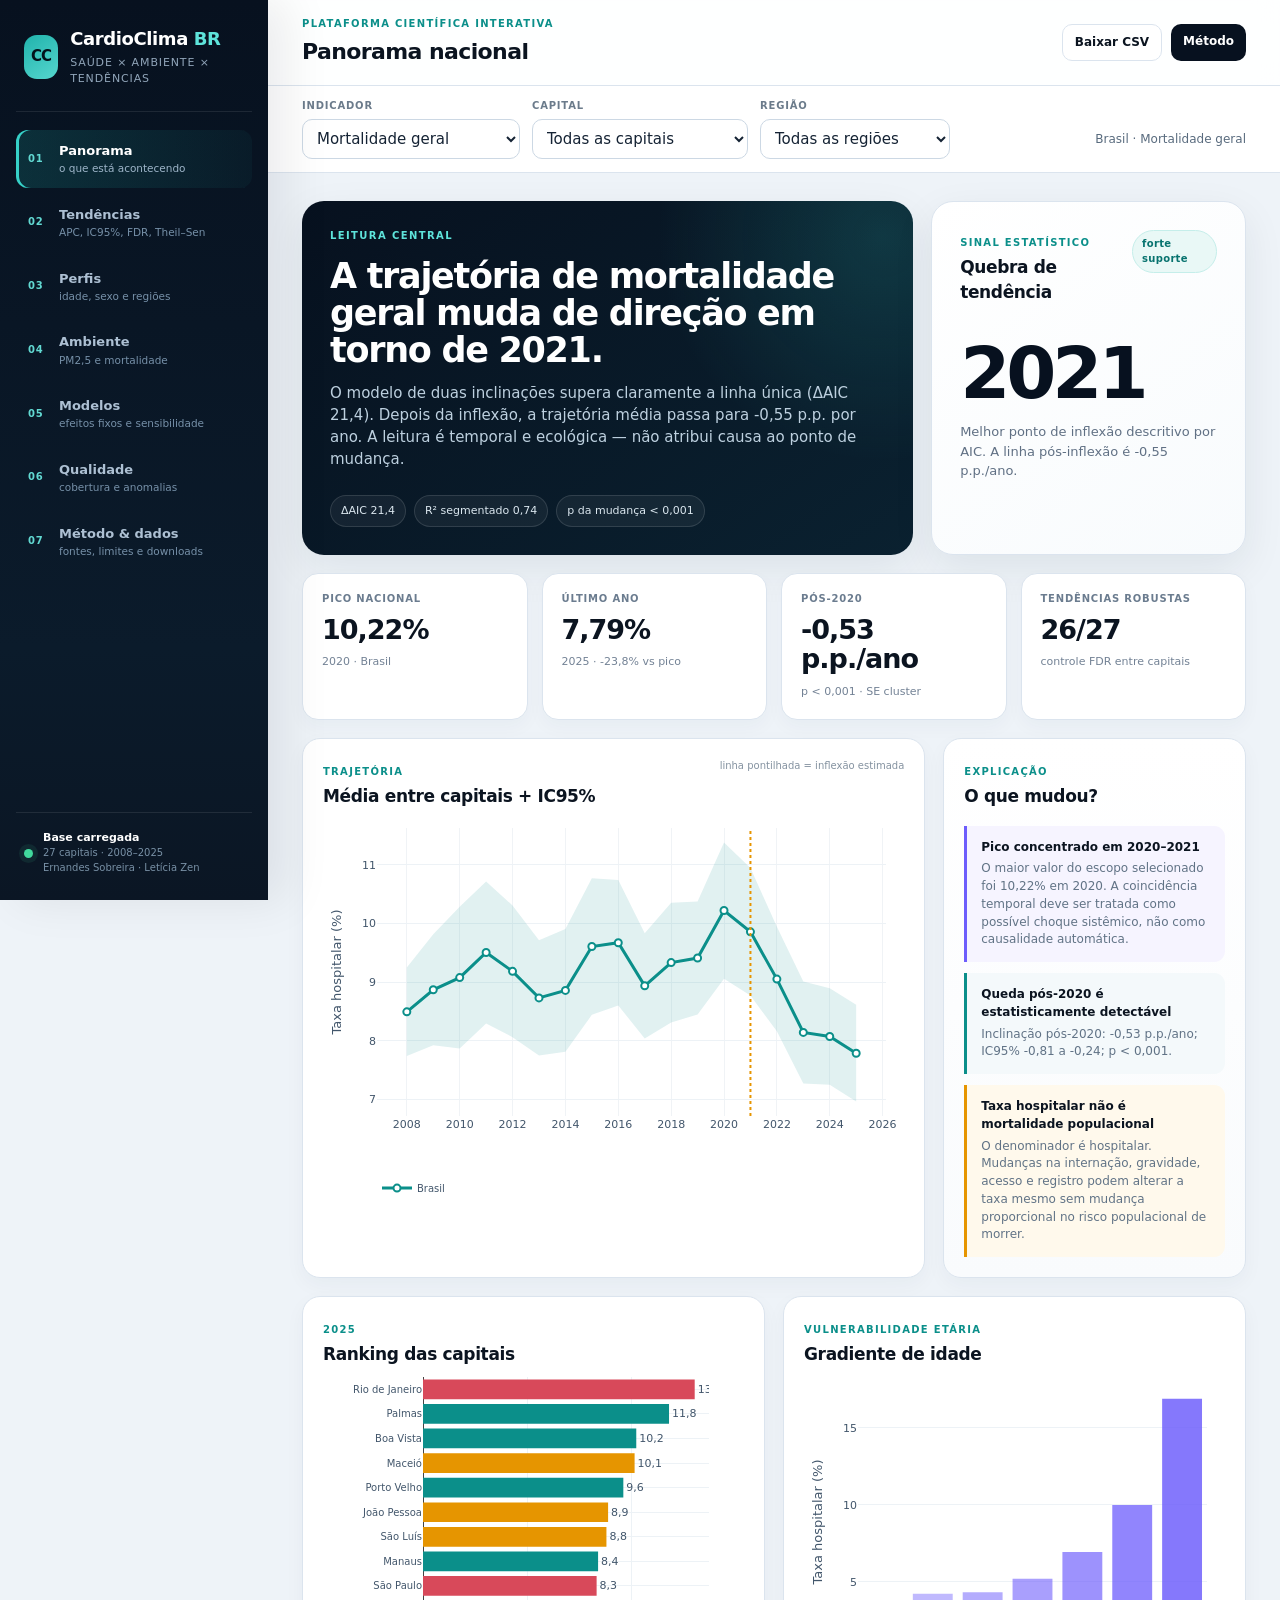
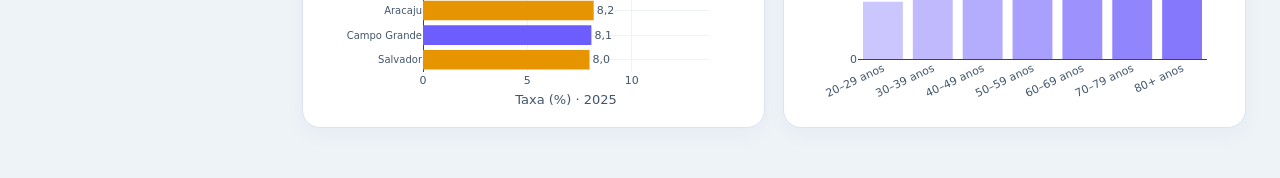
==== index.html @ 9c573fbd "Bump cache after dynamic quality fix" ====
<!doctype html>
<html lang="pt-BR">
<head>
  <meta charset="utf-8">
  <meta name="viewport" content="width=device-width,initial-scale=1,viewport-fit=cover">
  <meta name="theme-color" content="#07111f">
  <meta name="description" content="CardioClima BR — tendências da mortalidade hospitalar cardiovascular e sua relação exploratória com exposições ambientais nas capitais brasileiras.">
  <title>CardioClima BR | Mortalidade cardiovascular e ambiente</title>
  <link rel="stylesheet" href="v3/assets/style.css?v=15">
  <script defer src="https://cdn.plot.ly/plotly-2.35.2.min.js"></script>
  <script defer src="v3/assets/data-gz-part-01.js?v=15"></script>
  <script defer src="v3/assets/data-gz-part-02.js?v=15"></script>
  <script defer src="v3/assets/data-gz-part-03.js?v=15"></script>
  <script defer src="v3/assets/data-gz-part-04.js?v=15"></script>
  <script defer src="v3/assets/data-gz-part-05.js?v=15"></script>
  <script defer src="v3/assets/data-gz-part-06.js?v=15"></script>
  <script defer src="v3/assets/data-gz-part-07.js?v=15"></script>
  <script defer src="v3/assets/data-gz-part-08.js?v=15"></script>
  <script defer src="v3/assets/data-loader.js?v=15"></script>
  <script defer src="v3/assets/pm25-capitais-data.js?v=15"></script>
  <script defer src="v3/assets/scope-trends-data.js?v=15"></script>
  <script defer src="v3/assets/app-core.js?v=15"></script>
  <script defer src="v3/assets/app-modules.js?v=15"></script>
</head>
<body>
  <div class="app-shell">
    <aside class="sidebar" id="sidebar">
      <div class="brand-block">
        <div class="brand-mark" aria-hidden="true"><span>CC</span></div>
        <div>
          <div class="brand-name">CardioClima <b>BR</b></div>
          <div class="brand-sub">Saúde × ambiente × tendências</div>
        </div>
      </div>

      <nav class="nav" aria-label="Navegação principal">
        <button class="nav-item active" data-page="overview"><span class="nav-icon">01</span><span><b>Panorama</b><small>o que está acontecendo</small></span></button>
        <button class="nav-item" data-page="trends"><span class="nav-icon">02</span><span><b>Tendências</b><small>APC, IC95%, FDR, Theil–Sen</small></span></button>
        <button class="nav-item" data-page="profiles"><span class="nav-icon">03</span><span><b>Perfis</b><small>idade, sexo e regiões</small></span></button>
        <button class="nav-item" data-page="environment"><span class="nav-icon">04</span><span><b>Ambiente</b><small>PM2,5 e mortalidade</small></span></button>
        <button class="nav-item" data-page="models"><span class="nav-icon">05</span><span><b>Modelos</b><small>efeitos fixos e sensibilidade</small></span></button>
        <button class="nav-item" data-page="quality"><span class="nav-icon">06</span><span><b>Qualidade</b><small>cobertura e anomalias</small></span></button>
        <button class="nav-item" data-page="methods"><span class="nav-icon">07</span><span><b>Método & dados</b><small>fontes, limites e downloads</small></span></button>
      </nav>

      <div class="sidebar-foot">
        <span class="status-dot"></span>
        <div><b>Base carregada</b><small>27 capitais · 2008–2025</small><small>Ernandes Sobreira · Letícia Zen</small></div>
      </div>
    </aside>

    <main class="main">
      <header class="topbar">
        <button class="mobile-menu" id="mobileMenu" aria-label="Abrir menu">☰</button>
        <div class="top-title">
          <div class="eyebrow">PLATAFORMA CIENTÍFICA INTERATIVA</div>
          <h1 id="pageTitle">Panorama nacional</h1>
        </div>
        <div class="top-actions">
          <a class="ghost-link" href="#" data-download-health>Baixar CSV</a>
          <a class="primary-link" href="#methods" data-jump="methods">Método</a>
        </div>
      </header>

      <section class="global-filterbar">
        <label><span>Indicador</span><select id="globalOutcome"></select></label>
        <label><span>Capital</span><select id="globalCapital"></select></label>
        <label><span>Região</span><select id="globalRegion"></select></label>
        <div class="filter-context" id="filterContext">Brasil · Mortalidade geral</div>
      </section>

      <div class="content">
        <section class="page active" id="page-overview">
          <div class="hero-grid">
            <article class="hero-card hero-dark">
              <div class="hero-kicker">LEITURA CENTRAL</div>
              <h2 id="heroHeadline">A série nacional muda de direção depois de 2021.</h2>
              <p id="heroNarrative">Carregando a leitura estatística…</p>
              <div class="evidence-strip" id="heroEvidence"></div>
            </article>
            <article class="hero-card hero-light">
              <div class="card-head"><div><span class="section-kicker">SINAL ESTATÍSTICO</span><h3>Quebra de tendência</h3></div><span class="confidence-badge" id="breakBadge">—</span></div>
              <div class="break-number" id="breakYear">—</div>
              <p id="breakText">—</p>
            </article>
          </div>

          <div class="kpi-grid">
            <article class="kpi-card"><span>Pico nacional</span><strong id="kpiPeak">—</strong><small id="kpiPeakSub">—</small></article>
            <article class="kpi-card"><span>Último ano</span><strong id="kpiLatest">—</strong><small id="kpiLatestSub">—</small></article>
            <article class="kpi-card"><span>Pós-2020</span><strong id="kpiPostSlope">—</strong><small id="kpiPostP">—</small></article>
            <article class="kpi-card"><span>Tendências robustas</span><strong id="kpiRobust">—</strong><small>controle FDR entre capitais</small></article>
          </div>

          <div class="dashboard-grid two-thirds">
            <article class="panel">
              <div class="panel-head"><div><span class="section-kicker">TRAJETÓRIA</span><h3>Média entre capitais + IC95%</h3></div><div class="panel-note">linha pontilhada = inflexão estimada</div></div>
              <div class="plot tall" id="overviewTrend"></div>
            </article>
            <article class="panel insight-panel">
              <div class="panel-head"><div><span class="section-kicker">EXPLICAÇÃO</span><h3>O que mudou?</h3></div></div>
              <div id="insightCards" class="insight-list"></div>
            </article>
          </div>

          <div class="dashboard-grid equal">
            <article class="panel"><div class="panel-head"><div><span class="section-kicker">2025</span><h3>Ranking das capitais</h3></div></div><div class="plot" id="overviewRanking"></div></article>
            <article class="panel"><div class="panel-head"><div><span class="section-kicker">VULNERABILIDADE ETÁRIA</span><h3>Gradiente de idade</h3></div></div><div class="plot" id="overviewAge"></div></article>
          </div>
        </section>

        <section class="page" id="page-trends">
          <div class="section-intro">
            <div><span class="section-kicker">TENDÊNCIA ≠ DOIS PONTOS</span><h2>Quanto a taxa muda por ano — e com que confiança?</h2><p>Para uma capital individual: inclinação linear com erro HAC(1), APC log-linear, Theil–Sen e FDR de Benjamini–Hochberg entre capitais. Em “Todas as capitais”, a série é a média anual das capitais do escopo selecionado e recebe uma tendência própria; o FDR não se aplica ao agregado.</p></div>
            <div class="method-chip">2008–2025 · até 18 anos por série</div>
          </div>

          <div class="dashboard-grid two-thirds">
            <article class="panel"><div class="panel-head"><div><span class="section-kicker">ESCOPO SELECIONADO</span><h3 id="capitalTrendTitle">—</h3></div><span id="capitalTrendBadge" class="trend-badge">—</span></div><div class="plot tall" id="capitalTrendPlot"></div></article>
            <article class="panel metric-stack" id="capitalTrendMetrics"></article>
          </div>

          <article class="panel">
            <div class="panel-head"><div><span class="section-kicker" id="trendForestScope">27 CAPITAIS</span><h3>Inclinação anual e IC95%</h3></div><div class="panel-note">capitais do escopo · ordenado pela inclinação</div></div>
            <div class="plot xl" id="slopeForest"></div>
          </article>

          <article class="panel table-panel">
            <div class="panel-head"><div><span class="section-kicker">AUDITORIA ESTATÍSTICA</span><h3>Tabela de tendências</h3></div><input id="trendSearch" class="search" type="search" placeholder="Buscar capital…"></div>
            <div class="table-wrap"><table><thead><tr><th>Capital</th><th>APC %/ano</th><th>Inclinação</th><th>IC95%</th><th>p (HAC)</th><th>q (FDR)</th><th>Theil–Sen</th><th>Classificação</th></tr></thead><tbody id="trendTableBody"></tbody></table></div>
          </article>
        </section>

        <section class="page" id="page-profiles">
          <div class="section-intro"><div><span class="section-kicker">QUEM CONCENTRA AS MAIORES TAXAS?</span><h2>Perfis demográficos e regionais</h2><p>Os painéis abaixo tratam sexo, idade e região como dimensões descritivas da mortalidade hospitalar. Raça/cor fica separada pela maior incompletude em alguns grupos.</p></div></div>
          <div class="dashboard-grid equal">
            <article class="panel"><div class="panel-head"><div><span class="section-kicker">IDADE</span><h3>Curvas etárias: 2008 × 2020 × 2025</h3></div></div><div class="plot tall" id="ageProfile"></div></article>
            <article class="panel"><div class="panel-head"><div><span class="section-kicker">SEXO</span><h3>Masculino × feminino</h3></div></div><div class="plot tall" id="sexTrend"></div></article>
          </div>
          <article class="panel"><div class="panel-head"><div><span class="section-kicker">REGIÕES</span><h3>Trajetórias regionais</h3></div><div class="panel-note">média simples das capitais da região</div></div><div class="plot tall" id="regionTrend"></div></article>
          <article class="panel"><div class="panel-head"><div><span class="section-kicker">RAÇA/COR</span><h3>Cobertura antes da interpretação</h3></div></div><div class="race-warning" id="raceWarning"></div><div class="plot" id="raceCoverage"></div></article>
        </section>

        <section class="page" id="page-environment">
          <div class="section-intro"><div><span class="section-kicker">MÓDULO AMBIENTAL — COBERTURA NACIONAL</span><h2>PM2,5 × saúde nas 27 capitais brasileiras</h2><p>Base diária CAMS/EAC4 para todas as capitais, agregada de 2008 a 2024. Selecione a métrica de exposição e qualquer grupo de saúde disponível para recalcular a análise.</p></div><div class="method-chip amber">ecológico · não causal</div></div>

          <div class="env-controls">
            <label><span>Exposição PM2,5</span><select id="envExposure"></select></label>
            <label><span>Grupo / indicador de saúde</span><select id="envOutcome"></select></label>
            <button type="button" class="env-run" id="envRun">CALCULAR ANÁLISE</button>
            <div class="env-run-status" id="envRunStatus">27 capitais · 2008–2024 · escolha as opções e clique em calcular.</div>
          </div>

          <div class="dashboard-grid two-thirds">
            <article class="panel"><div class="panel-head"><div><span class="section-kicker">27 CAPITAIS · 2008–2024</span><h3 id="envScatterTitle">PM2,5 × saúde</h3></div><span class="confidence-badge" id="envSig">—</span></div><div class="plot tall" id="envScatter"></div></article>
            <article class="panel metric-stack" id="envMetrics"></article>
          </div>

          <div class="dashboard-grid equal">
            <article class="panel"><div class="panel-head"><div><span class="section-kicker">TRAJETÓRIA AMBIENTAL</span><h3>PM2,5 por região</h3></div><div class="panel-note">média das capitais de cada região</div></div><div class="plot" id="envRegionTrend"></div></article>
            <article class="panel"><div class="panel-head"><div><span class="section-kicker">27 CAPITAIS · 2024</span><h3 id="envRankingTitle">Ranking da exposição</h3></div></div><div class="plot" id="envCapitalRanking"></div></article>
          </div>

          <article class="panel" id="envPanelSummary">
            <div class="panel-head"><div><span class="section-kicker">MODELO LONGITUDINAL</span><h3 id="envPanelSummaryTitle">Efeitos fixos de capital e ano</h3></div><span class="confidence-badge" id="envPanelSig">—</span></div>
            <div class="model-narrative" id="envPanelSummaryBody"></div>
          </article>

          <article class="panel caveat-panel"><div class="caveat-icon">!</div><div><h3>Como ler o módulo ambiental</h3><p id="envCaveat">—</p></div></article>
        </section>

        <section class="page" id="page-models">
          <div class="section-intro"><div><span class="section-kicker">MODELOS PARA EXPLICAR A CURVA</span><h2>Segmentação temporal e sensibilidade</h2><p>O modelo segmentado usa efeitos fixos de capital e erros-padrão agrupados por capital. O objetivo é distinguir tendência antes de 2020, mudança de nível em 2020 e inclinação depois de 2020.</p></div></div>
          <article class="panel"><div class="panel-head"><div><span class="section-kicker">MODELO SEGMENTADO</span><h3>Inclinação pré e pós-2020</h3></div></div><div class="plot xl" id="segmentedForest"></div></article>
          <div class="dashboard-grid equal">
            <article class="panel"><div class="panel-head"><div><span class="section-kicker">PICO / INFLEXÃO</span><h3>Modelos comparados</h3></div></div><div id="modelNarrative" class="model-narrative"></div></article>
            <article class="panel"><div class="panel-head"><div><span class="section-kicker">SENSIBILIDADE</span><h3>PM2,5 e 80+ anos</h3></div></div><div id="sensitivityNarrative" class="model-narrative"></div></article>
          </div>
        </section>

        <section class="page" id="page-quality">
          <div class="section-intro"><div><span class="section-kicker">NÃO ESCONDER PROBLEMAS DO DADO</span><h2>Cobertura, anomalias e limites</h2><p>Uma plataforma científica confiável mostra onde os dados são fortes e onde exigem auditoria antes da interpretação.</p></div></div>
          <div class="dashboard-grid equal">
            <article class="panel"><div class="panel-head"><div><span class="section-kicker">COMPLETUDE DO ESCOPO</span><h3 id="coverageTitle">Cobertura por indicador</h3></div><div class="panel-note" id="coverageNote">—</div></div><div class="plot tall" id="coveragePlot"></div></article>
            <article class="panel"><div class="panel-head"><div><span class="section-kicker">SINAL DE ALERTA · ESCOPO SELECIONADO</span><h3 id="qualityAlertTitle">—</h3></div></div><div class="quality-callout"><strong id="qualityAlertValues">—</strong><span id="qualityAlertDelta">—</span><p id="qualityAlertText">—</p></div></article>
          </div>
          <article class="panel table-panel"><div class="panel-head"><div><span class="section-kicker">DETECÇÃO ROBUSTA · ESCOPO SELECIONADO</span><h3 id="anomalyTableTitle">Maiores mudanças ano a ano</h3></div><div class="panel-note">modified z-score dentro de cada capital / variação absoluta</div></div><div class="table-wrap"><table><thead><tr><th>Capital</th><th>Período</th><th>Antes</th><th>Depois</th><th>Δ p.p.</th><th>z modificado</th></tr></thead><tbody id="anomalyBody"></tbody></table></div></article>
        </section>

        <section class="page" id="page-methods">
          <div class="section-intro"><div><span class="section-kicker">TRANSPARÊNCIA REPRODUTÍVEL</span><h2>Método, fontes e interpretação</h2><p>Os resultados devem ser lidos como análise ecológica de mortalidade hospitalar cardiovascular, e não como risco populacional de morte nem como efeito causal individual.</p></div></div>
          <article class="panel source-panel">
            <div class="panel-head"><div><span class="section-kicker">SOBRE A PLATAFORMA</span><h3>CardioClima BR</h3></div></div>
            <div class="source-list">
              <div><b>Desenvolvimento</b><span>Plataforma desenvolvida por <strong>Ernandes Sobreira</strong> e <strong>Letícia Zen</strong>.</span></div>
              <div><b>Objetivo</b><span>Organizar, visualizar e explorar as tendências da mortalidade hospitalar por doenças cardiovasculares nas capitais brasileiras e investigar, de forma ecológica e exploratória, possíveis relações com exposições ambientais. A plataforma busca facilitar a comparação entre capitais, regiões, grupos demográficos e períodos, além de tornar visíveis a qualidade, a cobertura e as limitações dos dados.</span></div>
              <div><b>Escopo</b><span>27 capitais brasileiras, com série de saúde de 2008 a 2025 e módulos ambientais específicos conforme a disponibilidade das bases utilizadas.</span></div>
            </div>
          </article>

          <div class="method-grid">
            <article class="method-card"><span>01</span><h3>Desfecho</h3><p>Taxa de mortalidade hospitalar por doenças do aparelho circulatório — CID-10, Capítulo IX. É um indicador condicionado às internações hospitalares e não uma taxa populacional de mortalidade.</p></article>
            <article class="method-card"><span>02</span><h3>Tendência</h3><p>Capital individual: OLS com erro HAC(1), APC log-linear e Theil–Sen; FDR de Benjamini–Hochberg entre capitais. Brasil/região: a série anual é a média simples das capitais do escopo e a tendência é recalculada sobre essa série agregada.</p></article>
            <article class="method-card"><span>03</span><h3>Segmentação</h3><p>Efeitos fixos de capital + termo temporal + nível em 2020 + mudança de inclinação pós-2020; erros-padrão agrupados por capital.</p></article>
            <article class="method-card"><span>04</span><h3>Ambiente</h3><p>PM2,5 diário municipal CAMS/EAC4, 2008–2024 no recorte da plataforma. Associação bruta por Pearson/Spearman e painel longitudinal com efeitos fixos de capital e ano, incluindo análise sem 2020–2021 e primeira diferença.</p></article>
          </div>
          <article class="panel source-panel">
            <div class="panel-head"><div><span class="section-kicker">FONTES</span><h3>De onde vêm os dados</h3></div></div>
            <div class="source-list">
              <div><b>Saúde — origem</b><span>Ministério da Saúde — Sistema de Informações Hospitalares do SUS (SIH/SUS), Capítulo IX da CID-10 (Doenças do aparelho circulatório). O pacote atual contém 27 capitais × 18 anos = 486 registros anuais, de 2008 a 2025.</span></div>
              <div><b>Saúde — rastreabilidade</b><span>Os metadados preservados no repositório registram a fonte SIH/SUS, o período 2008–2025 e a geração do pacote em 09/09/2026. A URL/consulta original do TabNet e a data original de download não foram preservadas no projeto; por isso a plataforma não atribui uma rota de extração não documentada.</span></div>
              <div><b>PM2,5 — fonte original</b><a href="https://doi.org/10.5281/zenodo.16374139" target="_blank" rel="noreferrer">Saldanha et al. · PM2.5 daily averages of Brazilian municipalities: 2003–2024 · Zenodo / Fundação Oswaldo Cruz · DOI 10.5281/zenodo.16374139</a></div>
              <div><b>PM2,5 — período da fonte</b><span>01/01/2003 a 31/12/2024. A fonte usa a reanálise global CAMS/EAC4 do Copernicus para calcular estatísticas zonais de PM2,5 nos limites oficiais dos municípios brasileiros.</span></div>
              <div><b>PM2,5 — arquivo usado</b><span><code>pm25_mean_mean.parquet</code> · MD5 <code>bb4031181cf7fab6c74a3eedae9ce284</code>. O arquivo contém a média diária municipal em µg/m³.</span></div>
              <div><b>PM2,5 — como foi extraído</b><span>O processamento público da fonte calcula a média horária do PM2,5 e depois a média das células que interceptam cada município. O código da fonte usa limites municipais de 2010 via <code>geobr</code>, extração zonal com <code>exactextractr</code> e conversão de kg/m³ para µg/m³.</span></div>
              <div><b>PM2,5 — recorte CardioClima</b><span>Foram filtrados os códigos IBGE das 27 capitais e as datas de 01/01/2008 a 31/12/2024. Resultado: 167.670 registros diários e 459 registros capital-ano. A partir dos dias foram calculadas média, mediana, P95, P99, máximo e porcentagens de dias acima de 15 e 25 µg/m³.</span></div>
              <div><b>Por que PM2,5 termina em 2024?</b><span>A série 2003–2024 é completa até 31/12/2024. Existe uma base separada de 2025, DOI 10.5281/zenodo.22049365, mas atualmente cobre somente 01/01/2025 a 31/08/2025; ela não foi misturada aos anos completos.</span></div>
            </div>
          </article>
          <div class="download-grid">
            <a href="#" data-download-health><b>Mortalidade 2008–2025</b><span>CSV · 486 registros</span></a>
            <a href="v3/data/pm25_capitais_anual_2008_2024.csv" download><b>PM2,5 anual — 27 capitais</b><span>CSV · 459 capital-anos</span></a>
            <a href="v3/data/pm25_capitais_diario_2008_2024.csv" download><b>PM2,5 diário — 27 capitais</b><span>CSV · 167.670 registros</span></a>
          </div>
          <div class="final-note"><b>Reprodutibilidade:</b> os CSVs diário e anual de PM2,5 podem ser baixados acima. O repositório também mantém o script que baixa o Parquet do Zenodo, valida o MD5, filtra as 27 capitais e refaz as agregações e modelos. Para a saúde, a fonte e o período estão documentados, mas a consulta original de extração precisa ser recuperada para completar a cadeia de proveniência.</div>
        </section>
      </div>
    </main>
  </div>

<script>
(function(){
  function csvEscape(v){ if(v===null||v===undefined) return ''; var s=String(v); return /[",\n]/.test(s)?'"'+s.replace(/"/g,'""')+'"':s; }
  async function downloadHealth(ev){
    ev.preventDefault();
    try{
      var d=window.CARDIOCLIMA_READY?await window.CARDIOCLIMA_READY:window.CARDIOCLIMA_DATA;
      var rows=d&&d.mortality; if(!rows||!rows.length) throw new Error('Base ainda não carregada');
      var headers=Object.keys(rows[0]);
      var csv='\ufeff'+headers.map(csvEscape).join(',')+'\n'+rows.map(r=>headers.map(h=>csvEscape(r[h])).join(',')).join('\n');
      var url=URL.createObjectURL(new Blob([csv],{type:'text/csv;charset=utf-8'}));
      var a=document.createElement('a'); a.href=url; a.download='mortalidade_capitais_2008_2025.csv'; document.body.appendChild(a); a.click(); a.remove(); setTimeout(()=>URL.revokeObjectURL(url),1000);
    }catch(err){ alert('Não foi possível gerar o CSV agora: '+err.message); }
  }
  document.addEventListener('click',function(ev){ var a=ev.target.closest('[data-download-health]'); if(a) downloadHealth(ev); });
})();
</script>
</body>
</html>
---- v3/assets/style.css ----
:root{
  --bg:#eef3f8; --surface:#ffffff; --surface2:#f7f9fc; --ink:#0b1420; --muted:#607084;
  --navy:#07111f; --navy2:#0d1b2c; --teal:#0b8f8a; --teal2:#21b3ac; --violet:#6d5dfc;
  --amber:#e69500; --red:#d8495a; --green:#1f9d69; --line:#dbe4ee; --line2:#e7edf4;
  --shadow:0 14px 40px rgba(15,35,55,.08); --radius:18px; --sidebar:268px;
}
*{box-sizing:border-box} html{scroll-behavior:smooth} body{margin:0;background:var(--bg);color:var(--ink);font-family:Inter,ui-sans-serif,system-ui,-apple-system,BlinkMacSystemFont,"Segoe UI",sans-serif;font-size:15px;line-height:1.48}
button,select,input,a{font:inherit} a{color:inherit}.app-shell{min-height:100vh}.sidebar{position:fixed;inset:0 auto 0 0;width:var(--sidebar);background:linear-gradient(180deg,var(--navy),#0b1b2b 72%,#0b1624);color:white;padding:24px 16px;display:flex;flex-direction:column;z-index:30;box-shadow:18px 0 44px rgba(3,12,22,.08)}
.brand-block{display:flex;align-items:center;gap:12px;padding:2px 8px 24px;border-bottom:1px solid rgba(255,255,255,.09)}.brand-mark{width:44px;height:44px;border-radius:13px;background:linear-gradient(145deg,var(--teal2),#55d6ce);display:grid;place-items:center;color:#03121b;font-weight:900;letter-spacing:-1px}.brand-name{font-weight:800;font-size:18px;letter-spacing:-.4px}.brand-name b{color:#5ee4db}.brand-sub{font-size:11px;color:#91a5b9;margin-top:2px;text-transform:uppercase;letter-spacing:.08em}
.nav{display:flex;flex-direction:column;gap:6px;padding-top:18px}.nav-item{border:0;background:transparent;color:#adc0d3;display:flex;gap:11px;align-items:center;width:100%;text-align:left;border-radius:12px;padding:11px 12px;cursor:pointer;transition:.18s ease}.nav-item:hover{background:rgba(255,255,255,.06);color:#fff}.nav-item.active{background:linear-gradient(90deg,rgba(28,179,170,.18),rgba(28,179,170,.05));color:white;box-shadow:inset 3px 0 0 #36d1c8}.nav-icon{font-size:10px;font-weight:800;letter-spacing:.08em;color:#62d9d2;width:20px}.nav-item span:last-child{display:flex;flex-direction:column}.nav-item b{font-size:13px;font-weight:700}.nav-item small{font-size:10.5px;color:#7690a8;margin-top:1px}.nav-item.active small{color:#9eb5c9}.sidebar-foot{margin-top:auto;border-top:1px solid rgba(255,255,255,.09);padding:17px 8px 0;display:flex;align-items:center;gap:10px}.status-dot{width:9px;height:9px;border-radius:50%;background:#41d99d;box-shadow:0 0 0 5px rgba(65,217,157,.09)}.sidebar-foot div{display:flex;flex-direction:column}.sidebar-foot b{font-size:11px}.sidebar-foot small{font-size:10px;color:#7890a5}
.main{margin-left:var(--sidebar);min-height:100vh}.topbar{height:86px;background:rgba(255,255,255,.93);backdrop-filter:blur(12px);border-bottom:1px solid var(--line);display:flex;align-items:center;justify-content:space-between;padding:0 34px;position:sticky;top:0;z-index:20}.eyebrow,.section-kicker{font-size:10px;font-weight:800;letter-spacing:.13em;color:var(--teal);text-transform:uppercase}.top-title h1{font-size:22px;letter-spacing:-.6px;margin:4px 0 0}.top-actions{display:flex;gap:9px}.ghost-link,.primary-link{padding:9px 12px;border-radius:10px;text-decoration:none;font-size:12px;font-weight:700}.ghost-link{border:1px solid var(--line);background:white}.primary-link{background:var(--navy);color:white}.mobile-menu{display:none;border:0;background:transparent;font-size:24px}
.global-filterbar{background:#fff;border-bottom:1px solid var(--line);display:flex;gap:12px;padding:13px 34px;align-items:end;position:sticky;top:86px;z-index:18}.global-filterbar label,.env-controls label{display:flex;flex-direction:column;gap:5px}.global-filterbar label span,.env-controls label span{font-size:10px;font-weight:800;color:#6b7b8b;text-transform:uppercase;letter-spacing:.08em}.global-filterbar select,.env-controls select{border:1px solid #ccd8e4;border-radius:10px;background:#fff;padding:9px 34px 9px 10px;min-width:180px;color:#152334}.filter-context{margin-left:auto;color:#596b7e;font-size:12px;padding:10px 0}
.content{padding:28px 34px 50px;max-width:1680px;margin:auto}.page{display:none}.page.active{display:block}.hero-grid{display:grid;grid-template-columns:1.65fr .85fr;gap:18px}.hero-card{border-radius:22px;padding:28px;min-height:260px;box-shadow:var(--shadow)}.hero-dark{background:radial-gradient(circle at 95% 10%,rgba(51,212,202,.16),transparent 34%),linear-gradient(145deg,#07111f,#0a2130);color:white}.hero-dark h2{font-size:35px;line-height:1.07;letter-spacing:-1.3px;max-width:780px;margin:14px 0 12px}.hero-dark p{font-size:15px;color:#bdd0df;max-width:820px;margin:0}.hero-kicker{font-size:10px;font-weight:900;color:#5ee4db;letter-spacing:.14em}.evidence-strip{display:flex;flex-wrap:wrap;gap:8px;margin-top:24px}.evidence-chip{padding:7px 10px;border:1px solid rgba(255,255,255,.12);background:rgba(255,255,255,.05);border-radius:999px;font-size:11px;color:#dbe7ef}.hero-light{background:linear-gradient(145deg,#fff,#f8fbfd);border:1px solid var(--line)}.card-head,.panel-head{display:flex;justify-content:space-between;align-items:flex-start;gap:12px}.card-head h3,.panel-head h3{margin:3px 0 0;font-size:17px;letter-spacing:-.35px}.break-number{font-size:72px;font-weight:900;letter-spacing:-4px;line-height:1;margin:32px 0 8px;color:var(--navy)}.hero-light p{color:var(--muted);font-size:13px}.confidence-badge,.trend-badge,.method-chip{border-radius:999px;padding:6px 9px;font-size:10px;font-weight:800;letter-spacing:.03em;background:#e9f8f6;color:#08736f;border:1px solid #c5eeea}.method-chip{font-size:11px;padding:8px 11px}.method-chip.amber{background:#fff5de;color:#9a6200;border-color:#f4dcac}.trend-badge.up{background:#fff0f1;color:#b12d3c;border-color:#f5ced3}.trend-badge.down{background:#eaf8f0;color:#176c49;border-color:#c5ead5}.trend-badge.neutral{background:#f2f5f8;color:#5f6e7c;border-color:#dae2e9}
.kpi-grid{display:grid;grid-template-columns:repeat(4,1fr);gap:14px;margin-top:18px}.kpi-card{background:white;border:1px solid var(--line);border-radius:16px;padding:18px 19px;box-shadow:0 7px 18px rgba(27,50,73,.035)}.kpi-card span{display:block;font-size:10px;font-weight:800;letter-spacing:.08em;text-transform:uppercase;color:#6b7c8f}.kpi-card strong{display:block;font-size:27px;line-height:1.1;letter-spacing:-1px;margin:8px 0 5px}.kpi-card small{color:#738295;font-size:11px}.dashboard-grid{display:grid;gap:18px;margin-top:18px}.dashboard-grid.two-thirds{grid-template-columns:1.75fr .85fr}.dashboard-grid.equal{grid-template-columns:1fr 1fr}.panel{background:var(--surface);border:1px solid var(--line);border-radius:var(--radius);padding:20px;box-shadow:0 7px 20px rgba(22,47,75,.04)}.panel-note{font-size:10px;color:#8492a0}.plot{height:340px}.plot.tall{height:405px}.plot.xl{height:610px}.insight-panel{background:linear-gradient(180deg,#fff,#f9fbfd)}.insight-list{display:flex;flex-direction:column;gap:11px;margin-top:16px}.insight{border-left:3px solid var(--teal);background:#f4f9fb;padding:13px 14px;border-radius:0 11px 11px 0}.insight b{display:block;font-size:12px;margin-bottom:4px}.insight p{margin:0;font-size:12px;color:#617386}.insight.warning{border-left-color:var(--amber);background:#fff9ec}.insight.strong{border-left-color:var(--violet);background:#f6f4ff}
.section-intro{display:flex;align-items:flex-start;justify-content:space-between;gap:24px;margin-bottom:18px}.section-intro h2{font-size:28px;letter-spacing:-.9px;margin:5px 0 7px}.section-intro p{max-width:850px;color:#647588;margin:0}.metric-stack{display:flex;flex-direction:column;gap:12px}.metric-block{padding:15px;border-radius:13px;background:#f7f9fb;border:1px solid #e5ebf1}.metric-block span{font-size:10px;text-transform:uppercase;letter-spacing:.08em;color:#758394;font-weight:800}.metric-block strong{display:block;font-size:24px;letter-spacing:-.7px;margin-top:5px}.metric-block small{color:#687a8c}.metric-block.emphasis{background:#0d1a29;color:white;border-color:#0d1a29}.metric-block.emphasis span,.metric-block.emphasis small{color:#9cb0c4}
.table-panel{margin-top:18px}.table-wrap{overflow:auto;margin-top:12px;border:1px solid var(--line2);border-radius:12px;max-height:590px}table{border-collapse:collapse;width:100%;font-size:11.5px}th{position:sticky;top:0;background:#f5f8fb;color:#506275;text-align:left;padding:11px 10px;border-bottom:1px solid var(--line);z-index:2}td{padding:10px;border-bottom:1px solid #edf1f5;color:#203040;white-space:nowrap}tr:hover td{background:#fafcfe}.search{border:1px solid #cedae5;border-radius:9px;padding:8px 10px;width:210px}.status-pill{display:inline-flex;padding:4px 8px;border-radius:999px;font-size:10px;font-weight:800}.status-pill.up{background:#ffecee;color:#ae3441}.status-pill.down{background:#eaf8f0;color:#17734d}.status-pill.flat{background:#eef3f7;color:#667786}
.env-controls{display:flex;gap:12px;margin-bottom:18px;background:#fff;padding:14px;border:1px solid var(--line);border-radius:14px}.caveat-panel{margin-top:18px;display:flex;gap:14px;align-items:flex-start;background:#fffaf0;border-color:#f2dfb3}.caveat-icon{width:32px;height:32px;border-radius:50%;display:grid;place-items:center;background:#f5b743;color:#5c3b00;font-weight:900}.caveat-panel h3{margin:2px 0 4px;font-size:14px}.caveat-panel p{margin:0;color:#705f42;font-size:12px}
.model-narrative{display:flex;flex-direction:column;gap:12px;margin-top:12px}.model-row{display:grid;grid-template-columns:1fr auto;gap:10px;padding:13px;border-bottom:1px solid var(--line2)}.model-row:last-child{border-bottom:0}.model-row b{font-size:12px}.model-row span{font-size:12px;color:#647689}.model-value{font-weight:900!important;color:#112030!important}.quality-callout{display:flex;flex-direction:column;justify-content:center;height:100%;min-height:330px}.quality-callout strong{font-size:48px;letter-spacing:-2.2px;color:#b72f3f}.quality-callout span{font-size:13px;font-weight:700;margin:8px 0 14px}.quality-callout p{color:#68788a;max-width:520px}.race-warning{background:#fff8e9;border:1px solid #f2dfb8;color:#775f34;border-radius:12px;padding:12px 14px;font-size:12px;margin:12px 0 0}
.method-grid{display:grid;grid-template-columns:repeat(4,1fr);gap:14px}.method-card{background:white;border:1px solid var(--line);border-radius:16px;padding:20px}.method-card>span{display:block;color:var(--teal);font-weight:900;font-size:11px;letter-spacing:.1em}.method-card h3{font-size:16px;margin:14px 0 8px}.method-card p{font-size:12px;color:#68798b;margin:0}.source-panel{margin-top:18px}.source-list{display:grid;grid-template-columns:1fr;gap:0;margin-top:10px}.source-list>div{display:grid;grid-template-columns:150px 1fr;padding:12px 0;border-bottom:1px solid var(--line2);font-size:12px}.source-list>div:last-child{border-bottom:0}.source-list a{color:#087e79}.download-grid{display:grid;grid-template-columns:repeat(3,1fr);gap:12px;margin-top:18px}.download-grid a{background:#0a1826;color:white;border-radius:14px;padding:17px;text-decoration:none;display:flex;flex-direction:column;gap:4px}.download-grid a span{font-size:11px;color:#9db1c3}.final-note{margin-top:18px;padding:16px 18px;background:#e8f7f5;border:1px solid #c9ebe7;border-radius:13px;color:#285d59;font-size:12px}
@media(max-width:1180px){.hero-grid,.dashboard-grid.two-thirds,.dashboard-grid.equal{grid-template-columns:1fr}.kpi-grid{grid-template-columns:repeat(2,1fr)}.method-grid{grid-template-columns:repeat(2,1fr)}.download-grid{grid-template-columns:1fr}.plot.xl{height:520px}}
@media(max-width:820px){:root{--sidebar:264px}.sidebar{transform:translateX(-105%);transition:.22s ease}.sidebar.open{transform:translateX(0)}.main{margin-left:0}.mobile-menu{display:block}.topbar{height:72px;padding:0 16px}.top-title .eyebrow{display:none}.top-title h1{font-size:18px}.top-actions .ghost-link{display:none}.global-filterbar{top:72px;padding:10px 14px;overflow-x:auto;align-items:end}.global-filterbar select{min-width:145px}.filter-context{display:none}.content{padding:18px 14px 40px}.hero-grid{grid-template-columns:1fr}.hero-card{padding:22px;min-height:auto}.hero-dark h2{font-size:28px}.break-number{font-size:58px;margin-top:24px}.kpi-grid{grid-template-columns:1fr 1fr}.section-intro{flex-direction:column}.section-intro h2{font-size:24px}.method-grid{grid-template-columns:1fr}.env-controls{overflow-x:auto}.plot{height:320px}.plot.tall{height:360px}.plot.xl{height:500px}.source-list>div{grid-template-columns:1fr;gap:4px}.top-actions{display:none}}
@media(max-width:500px){.kpi-grid{grid-template-columns:1fr}.hero-dark h2{font-size:25px}.global-filterbar label:nth-child(3){display:none}.panel{padding:15px}.section-intro h2{font-size:22px}.plot.xl{height:460px}}

.env-controls{display:grid;grid-template-columns:repeat(2,minmax(220px,1fr)) auto;gap:12px;align-items:end;margin:0 0 8px}
.env-run{border:0;border-radius:12px;background:var(--navy);color:#fff;padding:11px 18px;font-weight:900;letter-spacing:.035em;min-height:42px;box-shadow:0 8px 20px rgba(7,17,31,.13)}
.env-run:hover{transform:translateY(-1px)}
.env-run:active{transform:translateY(0)}
.env-run-status{grid-column:1/-1;font-size:12px;color:var(--muted);padding:2px 1px 8px}
#envPanelSummary{margin-top:16px}
@media(max-width:1100px){.env-controls{grid-template-columns:1fr 1fr}.env-run{width:100%}}
@media(max-width:640px){.env-controls{grid-template-columns:1fr}.env-controls select{width:100%;min-width:0}.env-run-status{grid-column:auto}}
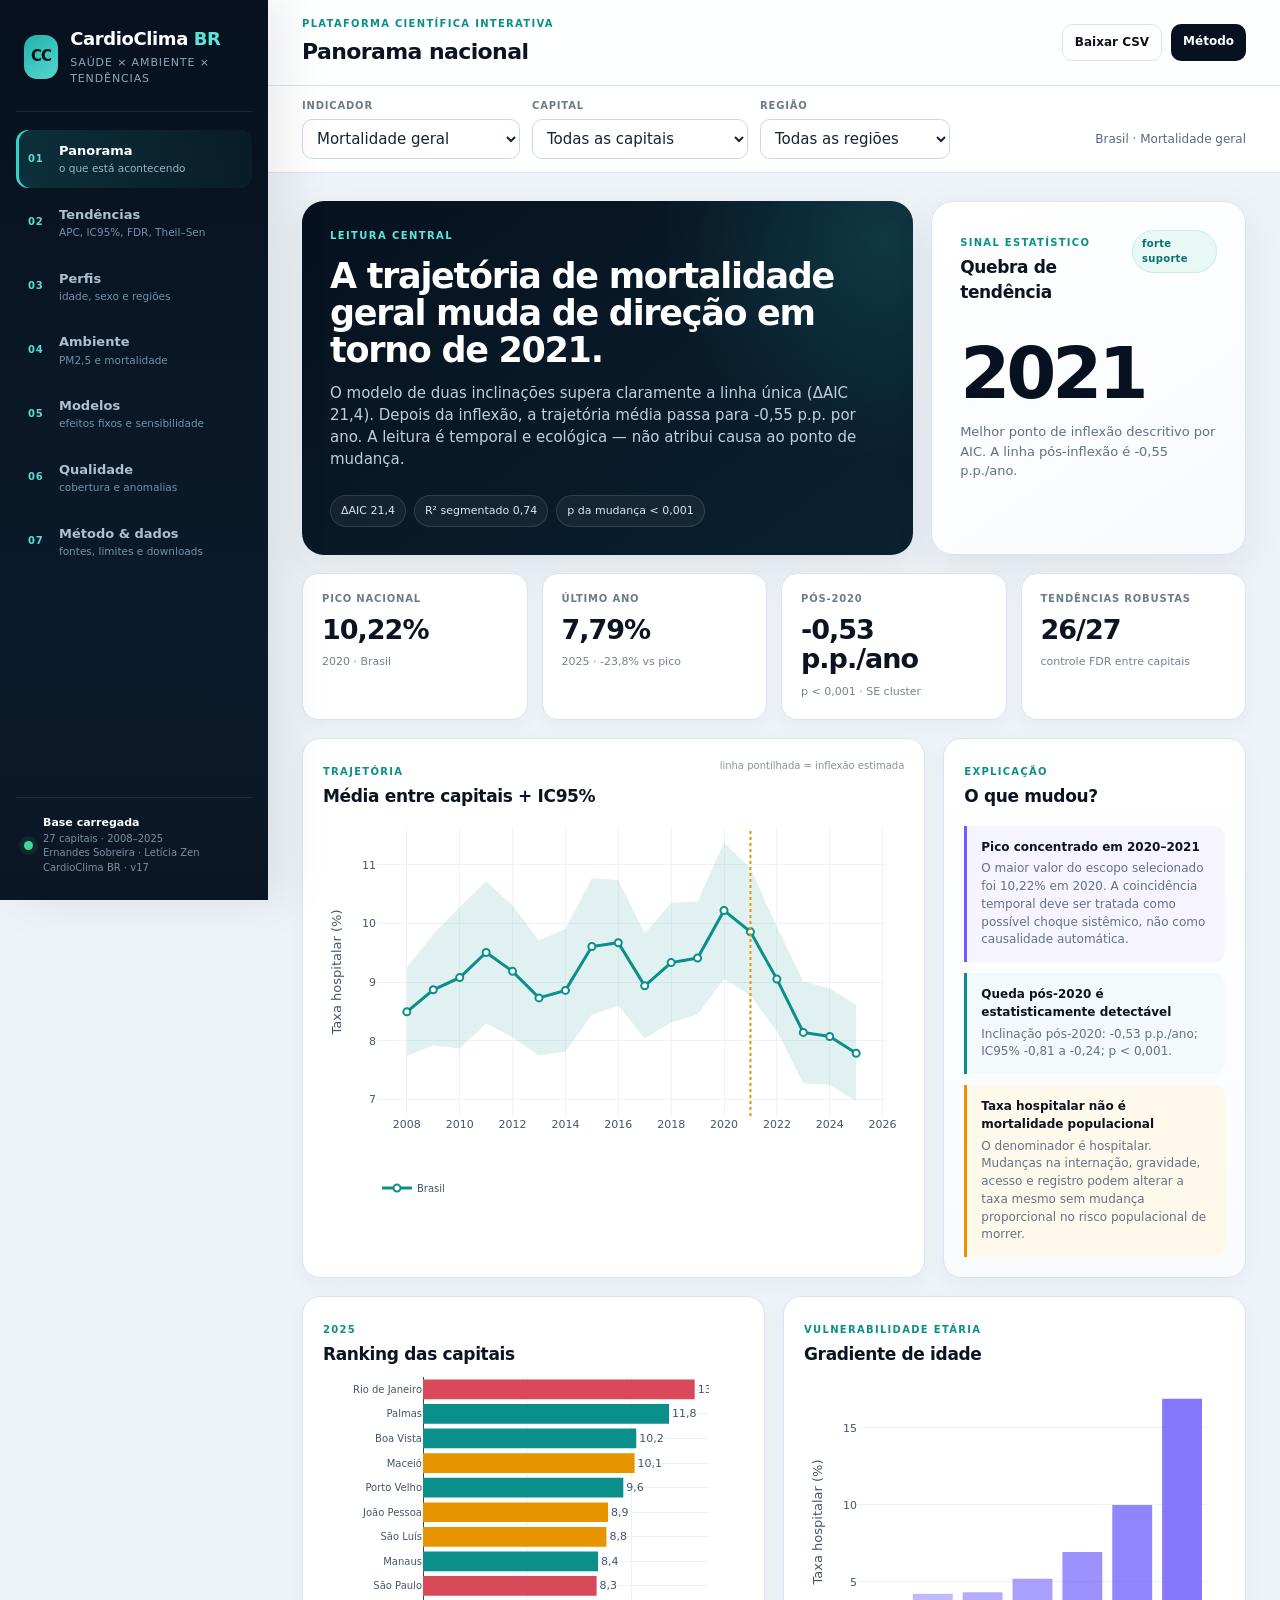
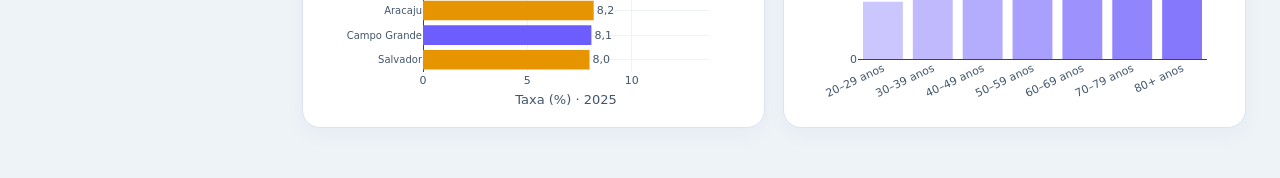
==== commit 7a120969: "Force refresh for dynamic quality comparison" ====
--- a/index.html
+++ b/index.html
@@ -3,24 +3,27 @@
 <head>
   <meta charset="utf-8">
   <meta name="viewport" content="width=device-width,initial-scale=1,viewport-fit=cover">
+  <meta http-equiv="Cache-Control" content="no-cache, no-store, must-revalidate">
+  <meta http-equiv="Pragma" content="no-cache">
+  <meta http-equiv="Expires" content="0">
   <meta name="theme-color" content="#07111f">
   <meta name="description" content="CardioClima BR — tendências da mortalidade hospitalar cardiovascular e sua relação exploratória com exposições ambientais nas capitais brasileiras.">
   <title>CardioClima BR | Mortalidade cardiovascular e ambiente</title>
-  <link rel="stylesheet" href="v3/assets/style.css?v=15">
+  <link rel="stylesheet" href="v3/assets/style.css?v=17">
   <script defer src="https://cdn.plot.ly/plotly-2.35.2.min.js"></script>
-  <script defer src="v3/assets/data-gz-part-01.js?v=15"></script>
-  <script defer src="v3/assets/data-gz-part-02.js?v=15"></script>
-  <script defer src="v3/assets/data-gz-part-03.js?v=15"></script>
-  <script defer src="v3/assets/data-gz-part-04.js?v=15"></script>
-  <script defer src="v3/assets/data-gz-part-05.js?v=15"></script>
-  <script defer src="v3/assets/data-gz-part-06.js?v=15"></script>
-  <script defer src="v3/assets/data-gz-part-07.js?v=15"></script>
-  <script defer src="v3/assets/data-gz-part-08.js?v=15"></script>
-  <script defer src="v3/assets/data-loader.js?v=15"></script>
-  <script defer src="v3/assets/pm25-capitais-data.js?v=15"></script>
-  <script defer src="v3/assets/scope-trends-data.js?v=15"></script>
-  <script defer src="v3/assets/app-core.js?v=15"></script>
-  <script defer src="v3/assets/app-modules.js?v=15"></script>
+  <script defer src="v3/assets/data-gz-part-01.js?v=17"></script>
+  <script defer src="v3/assets/data-gz-part-02.js?v=17"></script>
+  <script defer src="v3/assets/data-gz-part-03.js?v=17"></script>
+  <script defer src="v3/assets/data-gz-part-04.js?v=17"></script>
+  <script defer src="v3/assets/data-gz-part-05.js?v=17"></script>
+  <script defer src="v3/assets/data-gz-part-06.js?v=17"></script>
+  <script defer src="v3/assets/data-gz-part-07.js?v=17"></script>
+  <script defer src="v3/assets/data-gz-part-08.js?v=17"></script>
+  <script defer src="v3/assets/data-loader.js?v=17"></script>
+  <script defer src="v3/assets/pm25-capitais-data.js?v=17"></script>
+  <script defer src="v3/assets/scope-trends-data.js?v=17"></script>
+  <script defer src="v3/assets/app-core.js?v=17"></script>
+  <script defer src="v3/assets/app-modules.js?v=17"></script>
 </head>
 <body>
   <div class="app-shell">
@@ -45,7 +48,7 @@
 
       <div class="sidebar-foot">
         <span class="status-dot"></span>
-        <div><b>Base carregada</b><small>27 capitais · 2008–2025</small><small>Ernandes Sobreira · Letícia Zen</small></div>
+        <div><b>Base carregada</b><small>27 capitais · 2008–2025</small><small>Ernandes Sobreira · Letícia Zen</small><small>CardioClima BR · v17</small></div>
       </div>
     </aside>
 
@@ -184,6 +187,19 @@
             <article class="panel"><div class="panel-head"><div><span class="section-kicker">COMPLETUDE DO ESCOPO</span><h3 id="coverageTitle">Cobertura por indicador</h3></div><div class="panel-note" id="coverageNote">—</div></div><div class="plot tall" id="coveragePlot"></div></article>
             <article class="panel"><div class="panel-head"><div><span class="section-kicker">SINAL DE ALERTA · ESCOPO SELECIONADO</span><h3 id="qualityAlertTitle">—</h3></div></div><div class="quality-callout"><strong id="qualityAlertValues">—</strong><span id="qualityAlertDelta">—</span><p id="qualityAlertText">—</p></div></article>
           </div>
+          <article class="panel quality-compare-panel" id="qualityComparePanel">
+            <div class="panel-head"><div><span class="section-kicker">COMPARAR CAPITAIS</span><h3>Duas séries lado a lado</h3></div><div class="panel-note">usa o indicador selecionado no topo</div></div>
+            <div class="quality-compare-controls">
+              <label><span>Capital A</span><select id="qualityCompareA"></select></label>
+              <label><span>Capital B</span><select id="qualityCompareB"></select></label>
+              <button type="button" class="env-run" id="qualityCompareRun">COMPARAR</button>
+            </div>
+            <div class="dashboard-grid two-thirds quality-compare-grid">
+              <div class="plot tall" id="qualityComparePlot"></div>
+              <div class="metric-stack" id="qualityCompareSummary"></div>
+            </div>
+          </article>
+
           <article class="panel table-panel"><div class="panel-head"><div><span class="section-kicker">DETECÇÃO ROBUSTA · ESCOPO SELECIONADO</span><h3 id="anomalyTableTitle">Maiores mudanças ano a ano</h3></div><div class="panel-note">modified z-score dentro de cada capital / variação absoluta</div></div><div class="table-wrap"><table><thead><tr><th>Capital</th><th>Período</th><th>Antes</th><th>Depois</th><th>Δ p.p.</th><th>z modificado</th></tr></thead><tbody id="anomalyBody"></tbody></table></div></article>
         </section>
 
--- a/v3/assets/style.css
+++ b/v3/assets/style.css
@@ -29,3 +29,12 @@
 #envPanelSummary{margin-top:16px}
 @media(max-width:1100px){.env-controls{grid-template-columns:1fr 1fr}.env-run{width:100%}}
 @media(max-width:640px){.env-controls{grid-template-columns:1fr}.env-controls select{width:100%;min-width:0}.env-run-status{grid-column:auto}}
+
+.quality-compare-panel{margin-top:18px}
+.quality-compare-controls{display:grid;grid-template-columns:minmax(210px,1fr) minmax(210px,1fr) auto;gap:12px;align-items:end;margin-top:14px}
+.quality-compare-controls label{display:flex;flex-direction:column;gap:5px}
+.quality-compare-controls label span{font-size:10px;font-weight:800;color:#6b7b8b;text-transform:uppercase;letter-spacing:.08em}
+.quality-compare-controls select{border:1px solid #ccd8e4;border-radius:10px;background:#fff;padding:9px 34px 9px 10px;min-width:180px;color:#152334}
+.quality-compare-grid{align-items:stretch}
+.quality-compare-grid .metric-stack{padding-left:4px}
+@media(max-width:900px){.quality-compare-controls{grid-template-columns:1fr}.quality-compare-controls select{width:100%}.quality-compare-grid{grid-template-columns:1fr!important}}
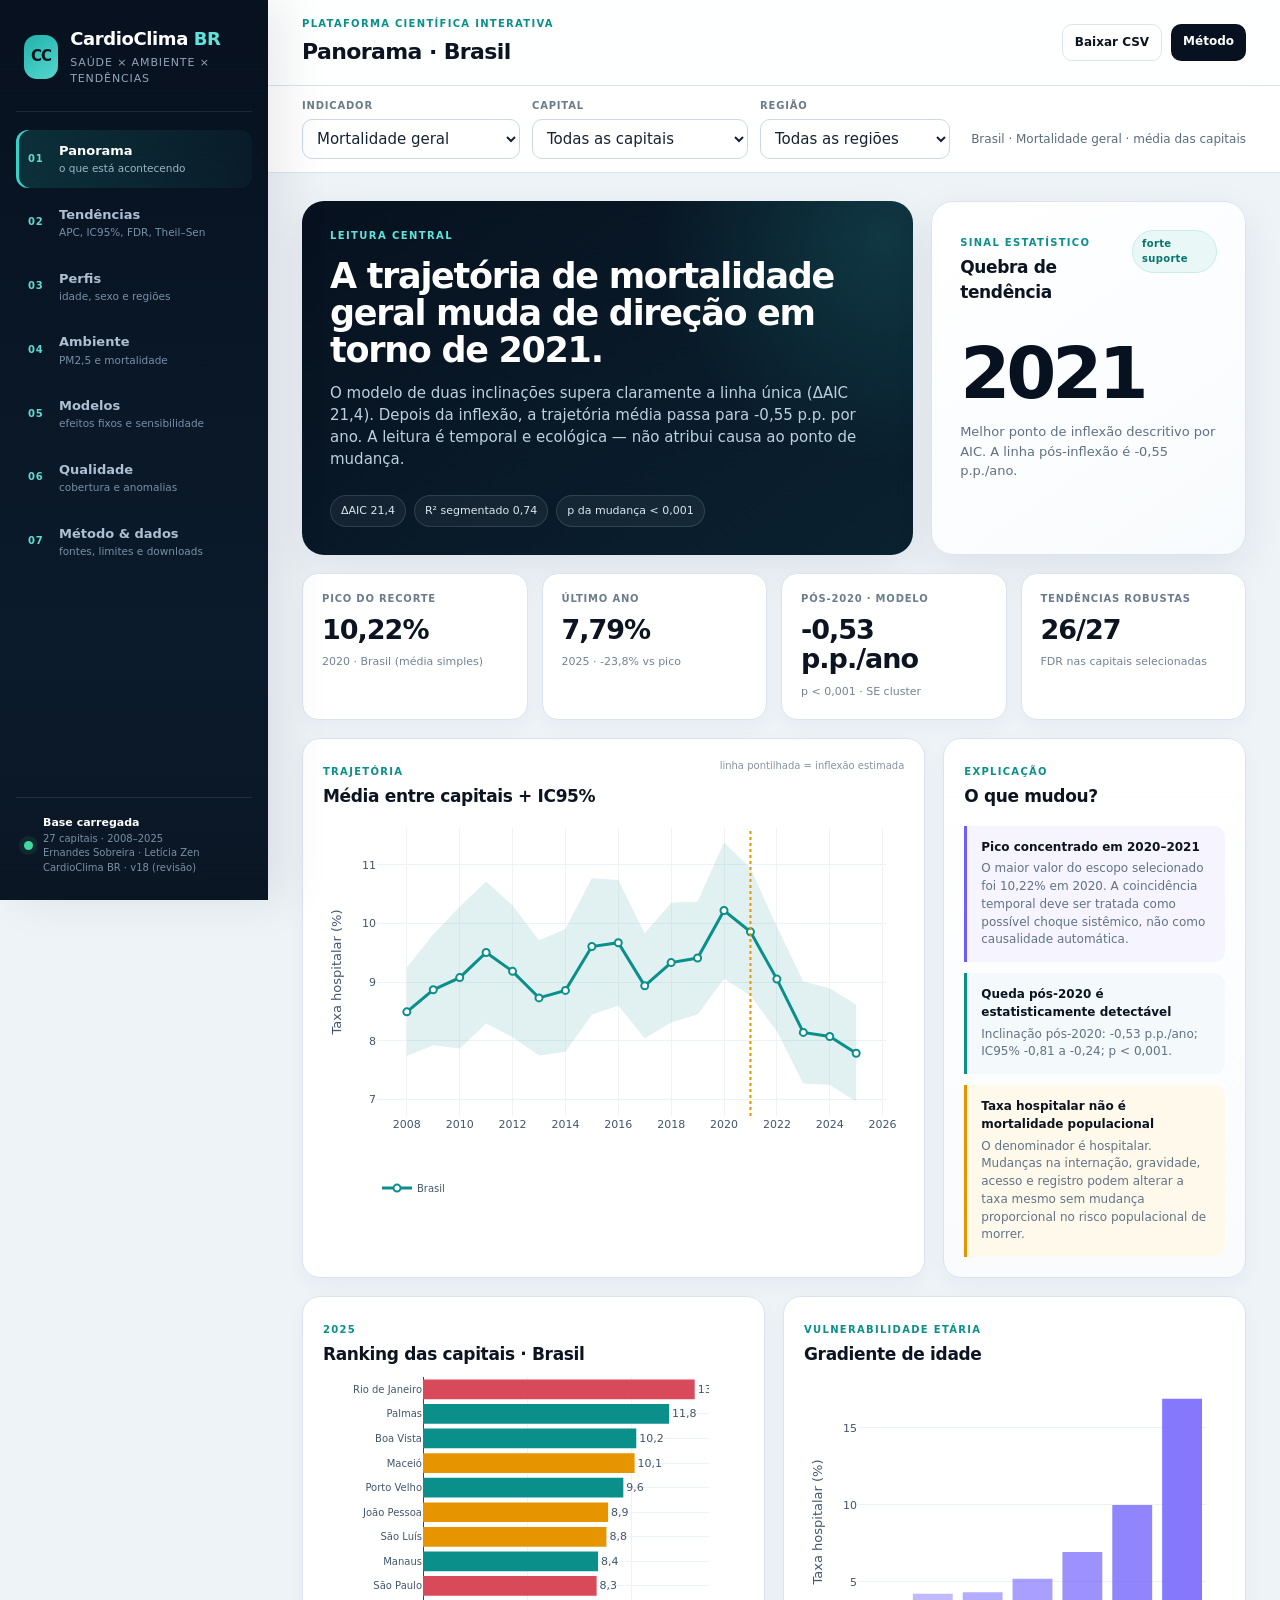
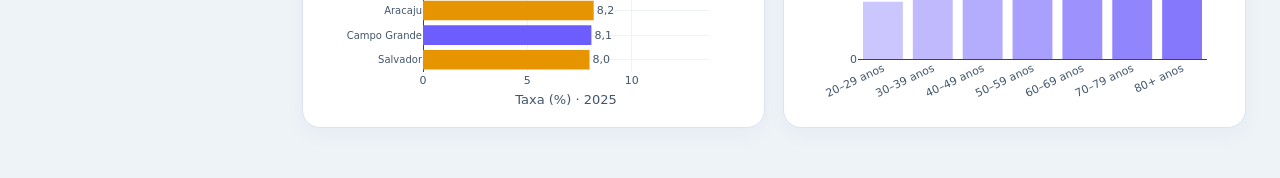
==== commit 19396bfc: "ux: tornar explícitos escopo, modelos nacionais e títulos dinâmicos" ====
--- a/index.html
+++ b/index.html
@@ -9,21 +9,21 @@
   <meta name="theme-color" content="#07111f">
   <meta name="description" content="CardioClima BR — tendências da mortalidade hospitalar cardiovascular e sua relação exploratória com exposições ambientais nas capitais brasileiras.">
   <title>CardioClima BR | Mortalidade cardiovascular e ambiente</title>
-  <link rel="stylesheet" href="v3/assets/style.css?v=17">
+  <link rel="stylesheet" href="v3/assets/style.css?v=18">
   <script defer src="https://cdn.plot.ly/plotly-2.35.2.min.js"></script>
-  <script defer src="v3/assets/data-gz-part-01.js?v=17"></script>
-  <script defer src="v3/assets/data-gz-part-02.js?v=17"></script>
-  <script defer src="v3/assets/data-gz-part-03.js?v=17"></script>
-  <script defer src="v3/assets/data-gz-part-04.js?v=17"></script>
-  <script defer src="v3/assets/data-gz-part-05.js?v=17"></script>
-  <script defer src="v3/assets/data-gz-part-06.js?v=17"></script>
-  <script defer src="v3/assets/data-gz-part-07.js?v=17"></script>
-  <script defer src="v3/assets/data-gz-part-08.js?v=17"></script>
-  <script defer src="v3/assets/data-loader.js?v=17"></script>
-  <script defer src="v3/assets/pm25-capitais-data.js?v=17"></script>
-  <script defer src="v3/assets/scope-trends-data.js?v=17"></script>
-  <script defer src="v3/assets/app-core.js?v=17"></script>
-  <script defer src="v3/assets/app-modules.js?v=17"></script>
+  <script defer src="v3/assets/data-gz-part-01.js?v=18"></script>
+  <script defer src="v3/assets/data-gz-part-02.js?v=18"></script>
+  <script defer src="v3/assets/data-gz-part-03.js?v=18"></script>
+  <script defer src="v3/assets/data-gz-part-04.js?v=18"></script>
+  <script defer src="v3/assets/data-gz-part-05.js?v=18"></script>
+  <script defer src="v3/assets/data-gz-part-06.js?v=18"></script>
+  <script defer src="v3/assets/data-gz-part-07.js?v=18"></script>
+  <script defer src="v3/assets/data-gz-part-08.js?v=18"></script>
+  <script defer src="v3/assets/data-loader.js?v=18"></script>
+  <script defer src="v3/assets/pm25-capitais-data.js?v=18"></script>
+  <script defer src="v3/assets/scope-trends-data.js?v=18"></script>
+  <script defer src="v3/assets/app-core.js?v=18"></script>
+  <script defer src="v3/assets/app-modules.js?v=18"></script>
 </head>
 <body>
   <div class="app-shell">
@@ -48,7 +48,7 @@
 
       <div class="sidebar-foot">
         <span class="status-dot"></span>
-        <div><b>Base carregada</b><small>27 capitais · 2008–2025</small><small>Ernandes Sobreira · Letícia Zen</small><small>CardioClima BR · v17</small></div>
+        <div><b>Base carregada</b><small>27 capitais · 2008–2025</small><small>Ernandes Sobreira · Letícia Zen</small><small>CardioClima BR · v18 (revisão)</small></div>
       </div>
     </aside>
 
@@ -65,7 +65,7 @@
         </div>
       </header>
 
-      <section class="global-filterbar">
+      <section class="global-filterbar" aria-label="Filtros globais da plataforma">
         <label><span>Indicador</span><select id="globalOutcome"></select></label>
         <label><span>Capital</span><select id="globalCapital"></select></label>
         <label><span>Região</span><select id="globalRegion"></select></label>
@@ -89,10 +89,10 @@
           </div>
 
           <div class="kpi-grid">
-            <article class="kpi-card"><span>Pico nacional</span><strong id="kpiPeak">—</strong><small id="kpiPeakSub">—</small></article>
+            <article class="kpi-card"><span>Pico do recorte</span><strong id="kpiPeak">—</strong><small id="kpiPeakSub">—</small></article>
             <article class="kpi-card"><span>Último ano</span><strong id="kpiLatest">—</strong><small id="kpiLatestSub">—</small></article>
-            <article class="kpi-card"><span>Pós-2020</span><strong id="kpiPostSlope">—</strong><small id="kpiPostP">—</small></article>
-            <article class="kpi-card"><span>Tendências robustas</span><strong id="kpiRobust">—</strong><small>controle FDR entre capitais</small></article>
+            <article class="kpi-card"><span>Pós-2020 · modelo</span><strong id="kpiPostSlope">—</strong><small id="kpiPostP">—</small></article>
+            <article class="kpi-card"><span>Tendências robustas</span><strong id="kpiRobust">—</strong><small>FDR nas capitais selecionadas</small></article>
           </div>
 
           <div class="dashboard-grid two-thirds">
@@ -107,7 +107,7 @@
           </div>
 
           <div class="dashboard-grid equal">
-            <article class="panel"><div class="panel-head"><div><span class="section-kicker">2025</span><h3>Ranking das capitais</h3></div></div><div class="plot" id="overviewRanking"></div></article>
+            <article class="panel"><div class="panel-head"><div><span class="section-kicker" id="overviewRankYear">2025</span><h3 id="overviewRankTitle">Ranking das capitais</h3></div></div><div class="plot" id="overviewRanking"></div></article>
             <article class="panel"><div class="panel-head"><div><span class="section-kicker">VULNERABILIDADE ETÁRIA</span><h3>Gradiente de idade</h3></div></div><div class="plot" id="overviewAge"></div></article>
           </div>
         </section>
@@ -140,28 +140,28 @@
             <article class="panel"><div class="panel-head"><div><span class="section-kicker">IDADE</span><h3>Curvas etárias: 2008 × 2020 × 2025</h3></div></div><div class="plot tall" id="ageProfile"></div></article>
             <article class="panel"><div class="panel-head"><div><span class="section-kicker">SEXO</span><h3>Masculino × feminino</h3></div></div><div class="plot tall" id="sexTrend"></div></article>
           </div>
-          <article class="panel"><div class="panel-head"><div><span class="section-kicker">REGIÕES</span><h3>Trajetórias regionais</h3></div><div class="panel-note">média simples das capitais da região</div></div><div class="plot tall" id="regionTrend"></div></article>
+          <article class="panel"><div class="panel-head"><div><span class="section-kicker">REGIÕES</span><h3 id="regionTrendTitle">Trajetórias regionais</h3></div><div class="panel-note">média simples das capitais da região</div></div><div class="plot tall" id="regionTrend"></div></article>
           <article class="panel"><div class="panel-head"><div><span class="section-kicker">RAÇA/COR</span><h3>Cobertura antes da interpretação</h3></div></div><div class="race-warning" id="raceWarning"></div><div class="plot" id="raceCoverage"></div></article>
         </section>
 
         <section class="page" id="page-environment">
-          <div class="section-intro"><div><span class="section-kicker">MÓDULO AMBIENTAL — COBERTURA NACIONAL</span><h2>PM2,5 × saúde nas 27 capitais brasileiras</h2><p>Base diária CAMS/EAC4 para todas as capitais, agregada de 2008 a 2024. Selecione a métrica de exposição e qualquer grupo de saúde disponível para recalcular a análise.</p></div><div class="method-chip amber">ecológico · não causal</div></div>
+          <div class="section-intro"><div><span class="section-kicker">MÓDULO AMBIENTAL — COBERTURA NACIONAL</span><h2>PM2,5 × saúde nas 27 capitais brasileiras</h2><p>Base diária CAMS/EAC4, agregada de 2008 a 2024. Os gráficos descritivos acompanham a capital e a região selecionadas no topo. Os modelos de efeitos fixos disponíveis são nacionais; filtros locais não geram novas estimativas inferenciais.</p></div><div class="method-chip amber">ecológico · não causal</div></div>
 
           <div class="env-controls">
             <label><span>Exposição PM2,5</span><select id="envExposure"></select></label>
             <label><span>Grupo / indicador de saúde</span><select id="envOutcome"></select></label>
-            <button type="button" class="env-run" id="envRun">CALCULAR ANÁLISE</button>
-            <div class="env-run-status" id="envRunStatus">27 capitais · 2008–2024 · escolha as opções e clique em calcular.</div>
+            <button type="button" class="env-run" id="envRun">ATUALIZAR ANÁLISE</button>
+            <div class="env-run-status" id="envRunStatus">Selecione a exposição e o indicador de saúde para atualizar os gráficos.</div>
           </div>
 
           <div class="dashboard-grid two-thirds">
-            <article class="panel"><div class="panel-head"><div><span class="section-kicker">27 CAPITAIS · 2008–2024</span><h3 id="envScatterTitle">PM2,5 × saúde</h3></div><span class="confidence-badge" id="envSig">—</span></div><div class="plot tall" id="envScatter"></div></article>
+            <article class="panel"><div class="panel-head"><div><span class="section-kicker" id="envScatterScope">27 CAPITAIS · 2008–2024</span><h3 id="envScatterTitle">PM2,5 × saúde</h3></div><span class="confidence-badge" id="envSig">—</span></div><div class="plot tall" id="envScatter"></div></article>
             <article class="panel metric-stack" id="envMetrics"></article>
           </div>
 
           <div class="dashboard-grid equal">
             <article class="panel"><div class="panel-head"><div><span class="section-kicker">TRAJETÓRIA AMBIENTAL</span><h3>PM2,5 por região</h3></div><div class="panel-note">média das capitais de cada região</div></div><div class="plot" id="envRegionTrend"></div></article>
-            <article class="panel"><div class="panel-head"><div><span class="section-kicker">27 CAPITAIS · 2024</span><h3 id="envRankingTitle">Ranking da exposição</h3></div></div><div class="plot" id="envCapitalRanking"></div></article>
+            <article class="panel"><div class="panel-head"><div><span class="section-kicker" id="envRankScope">27 CAPITAIS · 2024</span><h3 id="envRankingTitle">Ranking da exposição</h3></div></div><div class="plot" id="envCapitalRanking"></div></article>
           </div>
 
           <article class="panel" id="envPanelSummary">
@@ -173,6 +173,7 @@
         </section>
 
         <section class="page" id="page-models">
+          <div class="scope-note" id="modelScopeNotice" role="status">Este painel apresenta modelos nacionais pré-calculados.</div>
           <div class="section-intro"><div><span class="section-kicker">MODELOS PARA EXPLICAR A CURVA</span><h2>Segmentação temporal e sensibilidade</h2><p>O modelo segmentado usa efeitos fixos de capital e erros-padrão agrupados por capital. O objetivo é distinguir tendência antes de 2020, mudança de nível em 2020 e inclinação depois de 2020.</p></div></div>
           <article class="panel"><div class="panel-head"><div><span class="section-kicker">MODELO SEGMENTADO</span><h3>Inclinação pré e pós-2020</h3></div></div><div class="plot xl" id="segmentedForest"></div></article>
           <div class="dashboard-grid equal">
@@ -216,7 +217,7 @@
 
           <div class="method-grid">
             <article class="method-card"><span>01</span><h3>Desfecho</h3><p>Taxa de mortalidade hospitalar por doenças do aparelho circulatório — CID-10, Capítulo IX. É um indicador condicionado às internações hospitalares e não uma taxa populacional de mortalidade.</p></article>
-            <article class="method-card"><span>02</span><h3>Tendência</h3><p>Capital individual: OLS com erro HAC(1), APC log-linear e Theil–Sen; FDR de Benjamini–Hochberg entre capitais. Brasil/região: a série anual é a média simples das capitais do escopo e a tendência é recalculada sobre essa série agregada.</p></article>
+            <article class="method-card"><span>02</span><h3>Tendência</h3><p>Capital individual: OLS com erro HAC(1), APC log-linear e Theil–Sen; FDR de Benjamini–Hochberg entre capitais. Brasil/região: cada ponto anual é uma média simples, não ponderada, das capitais. Essa média não é a taxa nacional de mortalidade hospitalar de todos os hospitais brasileiros.</p></article>
             <article class="method-card"><span>03</span><h3>Segmentação</h3><p>Efeitos fixos de capital + termo temporal + nível em 2020 + mudança de inclinação pós-2020; erros-padrão agrupados por capital.</p></article>
             <article class="method-card"><span>04</span><h3>Ambiente</h3><p>PM2,5 diário municipal CAMS/EAC4, 2008–2024 no recorte da plataforma. Associação bruta por Pearson/Spearman e painel longitudinal com efeitos fixos de capital e ano, incluindo análise sem 2020–2021 e primeira diferença.</p></article>
           </div>
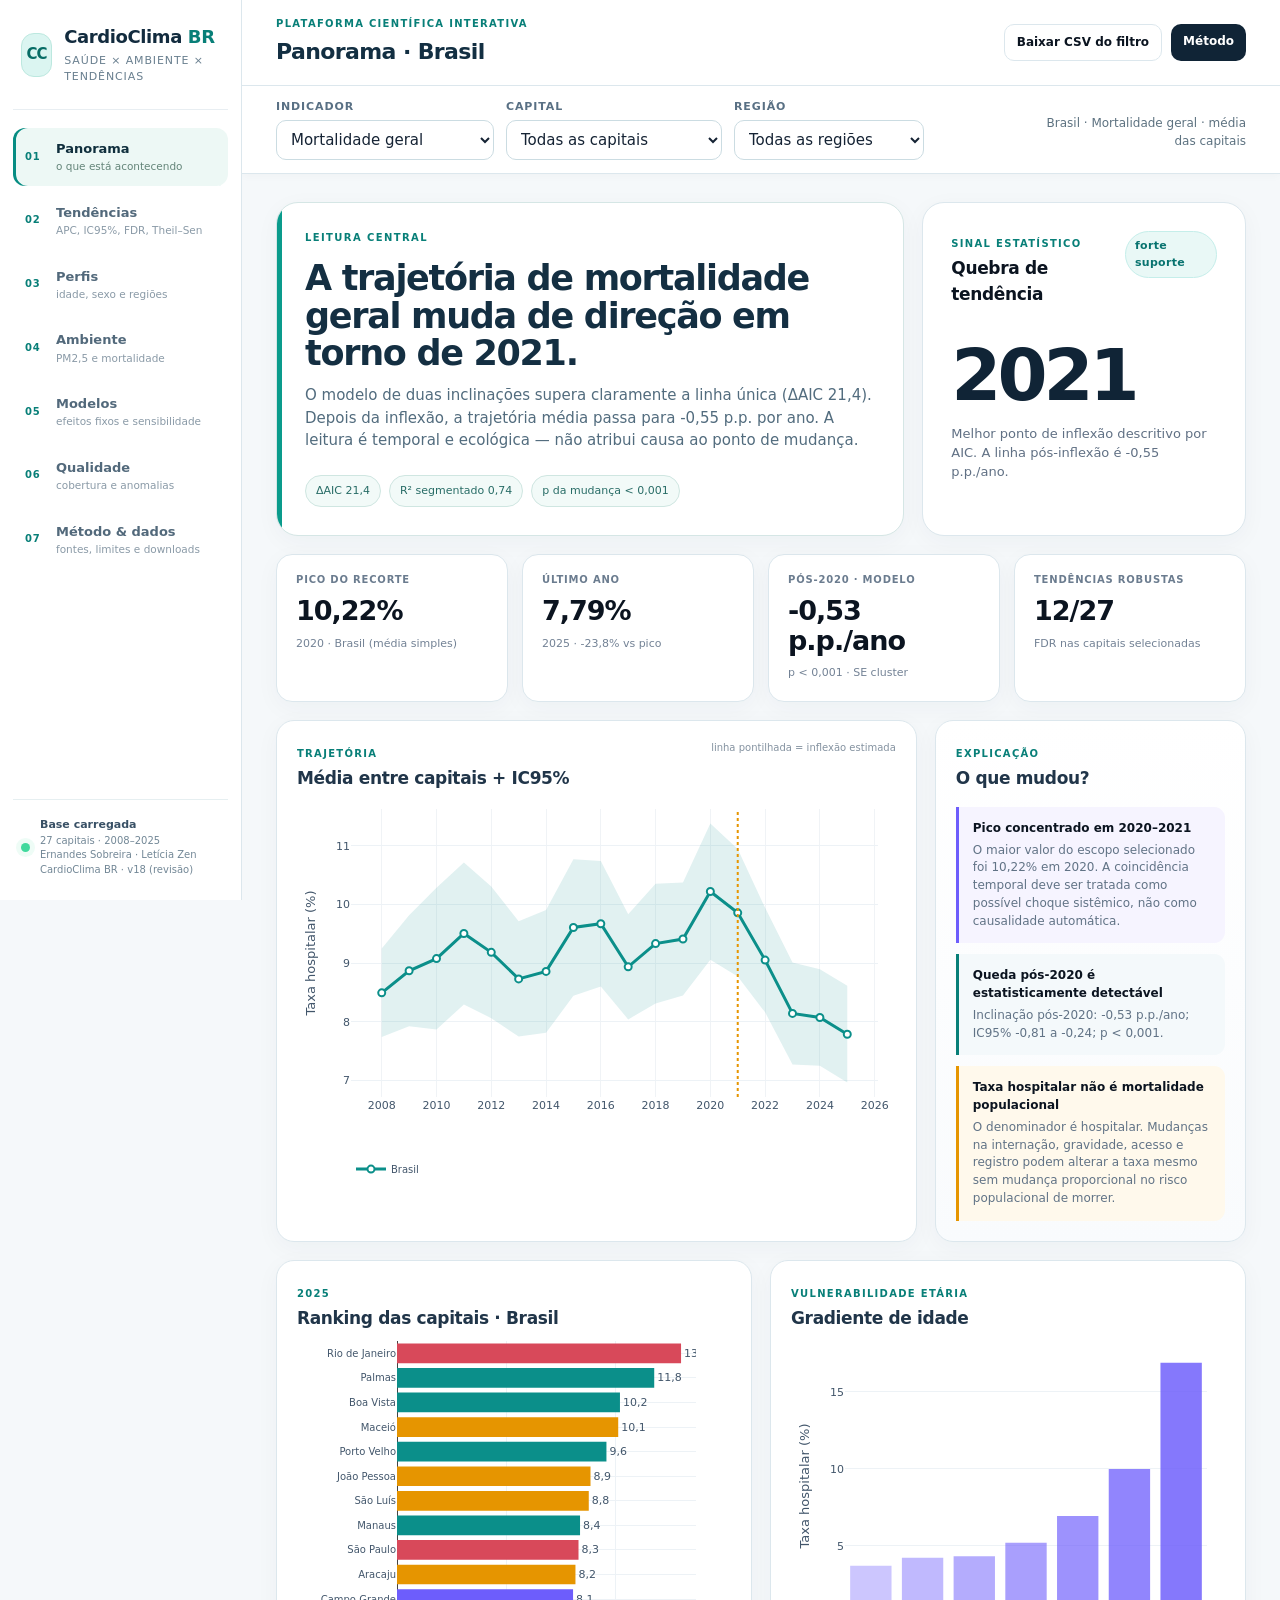
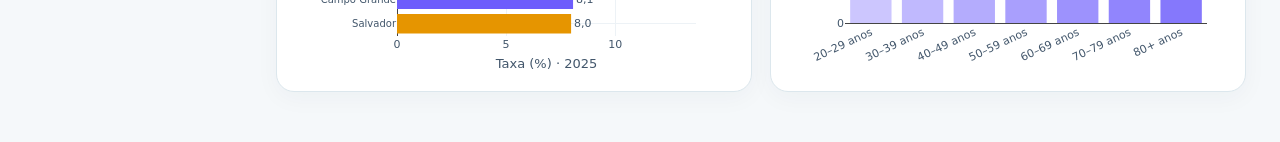
==== commit fddab909: "fix: exportação global respeita filtro; método mantém base integral" ====
--- a/index.html
+++ b/index.html
@@ -60,7 +60,7 @@
           <h1 id="pageTitle">Panorama nacional</h1>
         </div>
         <div class="top-actions">
-          <a class="ghost-link" href="#" data-download-health>Baixar CSV</a>
+          <a class="ghost-link" href="#" data-download-health="scope">Baixar CSV do filtro</a>
           <a class="primary-link" href="#methods" data-jump="methods">Método</a>
         </div>
       </header>
@@ -235,7 +235,7 @@
             </div>
           </article>
           <div class="download-grid">
-            <a href="#" data-download-health><b>Mortalidade 2008–2025</b><span>CSV · 486 registros</span></a>
+            <a href="#" data-download-health="all"><b>Mortalidade 2008–2025 · base completa</b><span>CSV · 486 registros</span></a>
             <a href="v3/data/pm25_capitais_anual_2008_2024.csv" download><b>PM2,5 anual — 27 capitais</b><span>CSV · 459 capital-anos</span></a>
             <a href="v3/data/pm25_capitais_diario_2008_2024.csv" download><b>PM2,5 diário — 27 capitais</b><span>CSV · 167.670 registros</span></a>
           </div>
@@ -253,10 +253,14 @@
     try{
       var d=window.CARDIOCLIMA_READY?await window.CARDIOCLIMA_READY:window.CARDIOCLIMA_DATA;
       var rows=d&&d.mortality; if(!rows||!rows.length) throw new Error('Base ainda não carregada');
-      var headers=Object.keys(rows[0]);
+       var mode=ev.target.closest('[data-download-health]')?.dataset.downloadHealth||'all';
+       var scope=window.CARDIOCLIMA_GET_FILTERS?window.CARDIOCLIMA_GET_FILTERS():{outcome:'Taxa mortalidade geral',capital:'ALL',region:'ALL'};
+       if(mode==='scope') rows=rows.filter(r=>(scope.capital==='ALL'||r.Capital===scope.capital)&&(scope.region==='ALL'||r['Região']===scope.region));
+       if(!rows.length) throw new Error('Sem dados no recorte selecionado');
+      var headers=mode==='all'?Object.keys(rows[0]):['Capital','UF','Região','Ano',scope.outcome].filter((v,i,a)=>a.indexOf(v)===i);
       var csv='\ufeff'+headers.map(csvEscape).join(',')+'\n'+rows.map(r=>headers.map(h=>csvEscape(r[h])).join(',')).join('\n');
       var url=URL.createObjectURL(new Blob([csv],{type:'text/csv;charset=utf-8'}));
-      var a=document.createElement('a'); a.href=url; a.download='mortalidade_capitais_2008_2025.csv'; document.body.appendChild(a); a.click(); a.remove(); setTimeout(()=>URL.revokeObjectURL(url),1000);
+      var a=document.createElement('a'); a.href=url; a.download=mode==='all'?'mortalidade_capitais_2008_2025_completo.csv':'cardioclima_filtro_2008_2025.csv'; document.body.appendChild(a); a.click(); a.remove(); setTimeout(()=>URL.revokeObjectURL(url),1000);
     }catch(err){ alert('Não foi possível gerar o CSV agora: '+err.message); }
   }
   document.addEventListener('click',function(ev){ var a=ev.target.closest('[data-download-health]'); if(a) downloadHealth(ev); });
--- a/v3/assets/style.css
+++ b/v3/assets/style.css
@@ -38,3 +38,62 @@
 .quality-compare-grid{align-items:stretch}
 .quality-compare-grid .metric-stack{padding-left:4px}
 @media(max-width:900px){.quality-compare-controls{grid-template-columns:1fr}.quality-compare-controls select{width:100%}.quality-compare-grid{grid-template-columns:1fr!important}}
+
+/* CardioClima v18 — leitura científica clara e navegação responsiva. */
+:root{--bg:#f5f8fa;--navy:#102436;--navy2:#183346;--teal:#087f78;--line:#dce7ed;--sidebar:242px;--shadow:0 10px 32px rgba(16,41,61,.045)}
+.sidebar{background:#fff;color:#23394c;border-right:1px solid var(--line);box-shadow:none;padding:22px 13px}
+.brand-block{border-color:#e8eef2}
+.brand-mark{background:#dbf5f1;color:#076c65;border:1px solid #bce8df}
+.brand-name{color:#122b3e}.brand-name b{color:#087f78}.brand-sub{color:#697f8f}
+.nav-item{color:#52697b}.nav-item b{font-weight:750;font-size:13px}.nav-item small{color:#8a9aa7}
+.nav-icon{color:#087f78}
+.nav-item:hover{background:#f2f8f7;color:#113342}
+.nav-item.active{background:#edf8f5;color:#102f3d;box-shadow:inset 3px 0 0 #078d83}
+.nav-item.active small{color:#648579}
+.sidebar-foot{border-color:#e6eff1}.sidebar-foot b{color:#385065}.sidebar-foot small{color:#728796}
+.topbar{background:rgba(255,255,255,.96)}.top-title{min-width:0}.top-title h1{color:#132f42;overflow:hidden;text-overflow:ellipsis}
+.global-filterbar{box-shadow:0 3px 8px rgba(14,33,51,.025)}
+.global-filterbar label span,.env-controls label span{font-size:11px;color:#597084}
+.global-filterbar select,.env-controls select{border-color:#cbdce2;min-width:0}
+.filter-context{max-width:220px;text-align:right;color:#5d7280}
+.hero-dark{background:#fff;color:#142c3e;border:1px solid #d5e6e5;position:relative;overflow:hidden}
+.hero-dark::before{content:"";position:absolute;left:0;top:0;bottom:0;width:5px;background:#0a9b8c}
+.hero-dark h2{color:#142f42}.hero-dark p{color:#526c7e}
+.hero-kicker{color:#087f78}.evidence-chip{border-color:#cfe6e1;background:#f2faf8;color:#286c66}
+.hero-light{background:#fff}
+.panel,.kpi-card,.hero-card{box-shadow:0 6px 24px rgba(18,49,72,.04)}
+.panel-head h3{color:#203549}.confidence-badge{font-size:11px}
+.scope-note{border:1px solid #f2d9a4;border-left:4px solid #ce991c;background:#fffaf0;color:#66521f;border-radius:10px;padding:12px 16px;font-size:13px;line-height:1.5;margin-bottom:16px}
+.env-run{cursor:pointer}
+@media(max-width:820px),(hover:none) and (pointer:coarse) and (max-width:1100px){
+  :root{--sidebar:260px}
+  .sidebar{transform:translateX(-105%);transition:transform .22s ease;box-shadow:12px 0 25px rgba(10,34,48,.14)}
+  .sidebar.open{transform:translateX(0)}
+  .main{margin-left:0;min-width:0}
+  .mobile-menu{display:block;color:#123444;cursor:pointer}
+  .topbar{height:72px;padding:0 16px;gap:10px}
+  .top-title .eyebrow{display:none}
+  .top-title h1{font-size:18px;white-space:nowrap}
+  .top-actions{display:none}
+  .global-filterbar{top:72px;padding:12px 16px}
+  .content{padding:18px 14px 40px}
+  .hero-grid,.dashboard-grid.two-thirds,.dashboard-grid.equal{grid-template-columns:minmax(0,1fr)}
+  .hero-card{padding:23px;min-height:0}.hero-dark h2{font-size:27px;letter-spacing:-.8px}
+  .kpi-grid{grid-template-columns:repeat(2,minmax(0,1fr))}
+  .plot,.panel,.hero-card{min-width:0}
+}
+@media(max-width:640px),(hover:none) and (pointer:coarse) and (max-width:1100px){
+  .global-filterbar{display:grid;grid-template-columns:repeat(2,minmax(0,1fr));gap:10px;position:relative;top:auto;overflow:visible;align-items:stretch}
+  .global-filterbar label{min-width:0}
+  .global-filterbar label:first-child{grid-column:1/-1}
+  .global-filterbar label:nth-child(3){display:flex}
+  .global-filterbar select{width:100%;min-width:0;max-width:100%;font-size:14px;padding:10px 20px 10px 9px}
+  .filter-context{display:block;grid-column:1/-1;max-width:none;text-align:left;padding:0;color:#637b8a}
+  .kpi-grid{grid-template-columns:repeat(2,minmax(0,1fr))}
+  .kpi-card{padding:15px 13px}.kpi-card strong{font-size:23px}
+  .hero-dark h2{font-size:24px;line-height:1.14}
+  .panel{padding:15px}
+  .plot{height:300px}.plot.tall{height:345px}.plot.xl{height:460px}
+  .quality-compare-controls{grid-template-columns:minmax(0,1fr)}
+  .env-controls{grid-template-columns:minmax(0,1fr)}
+}
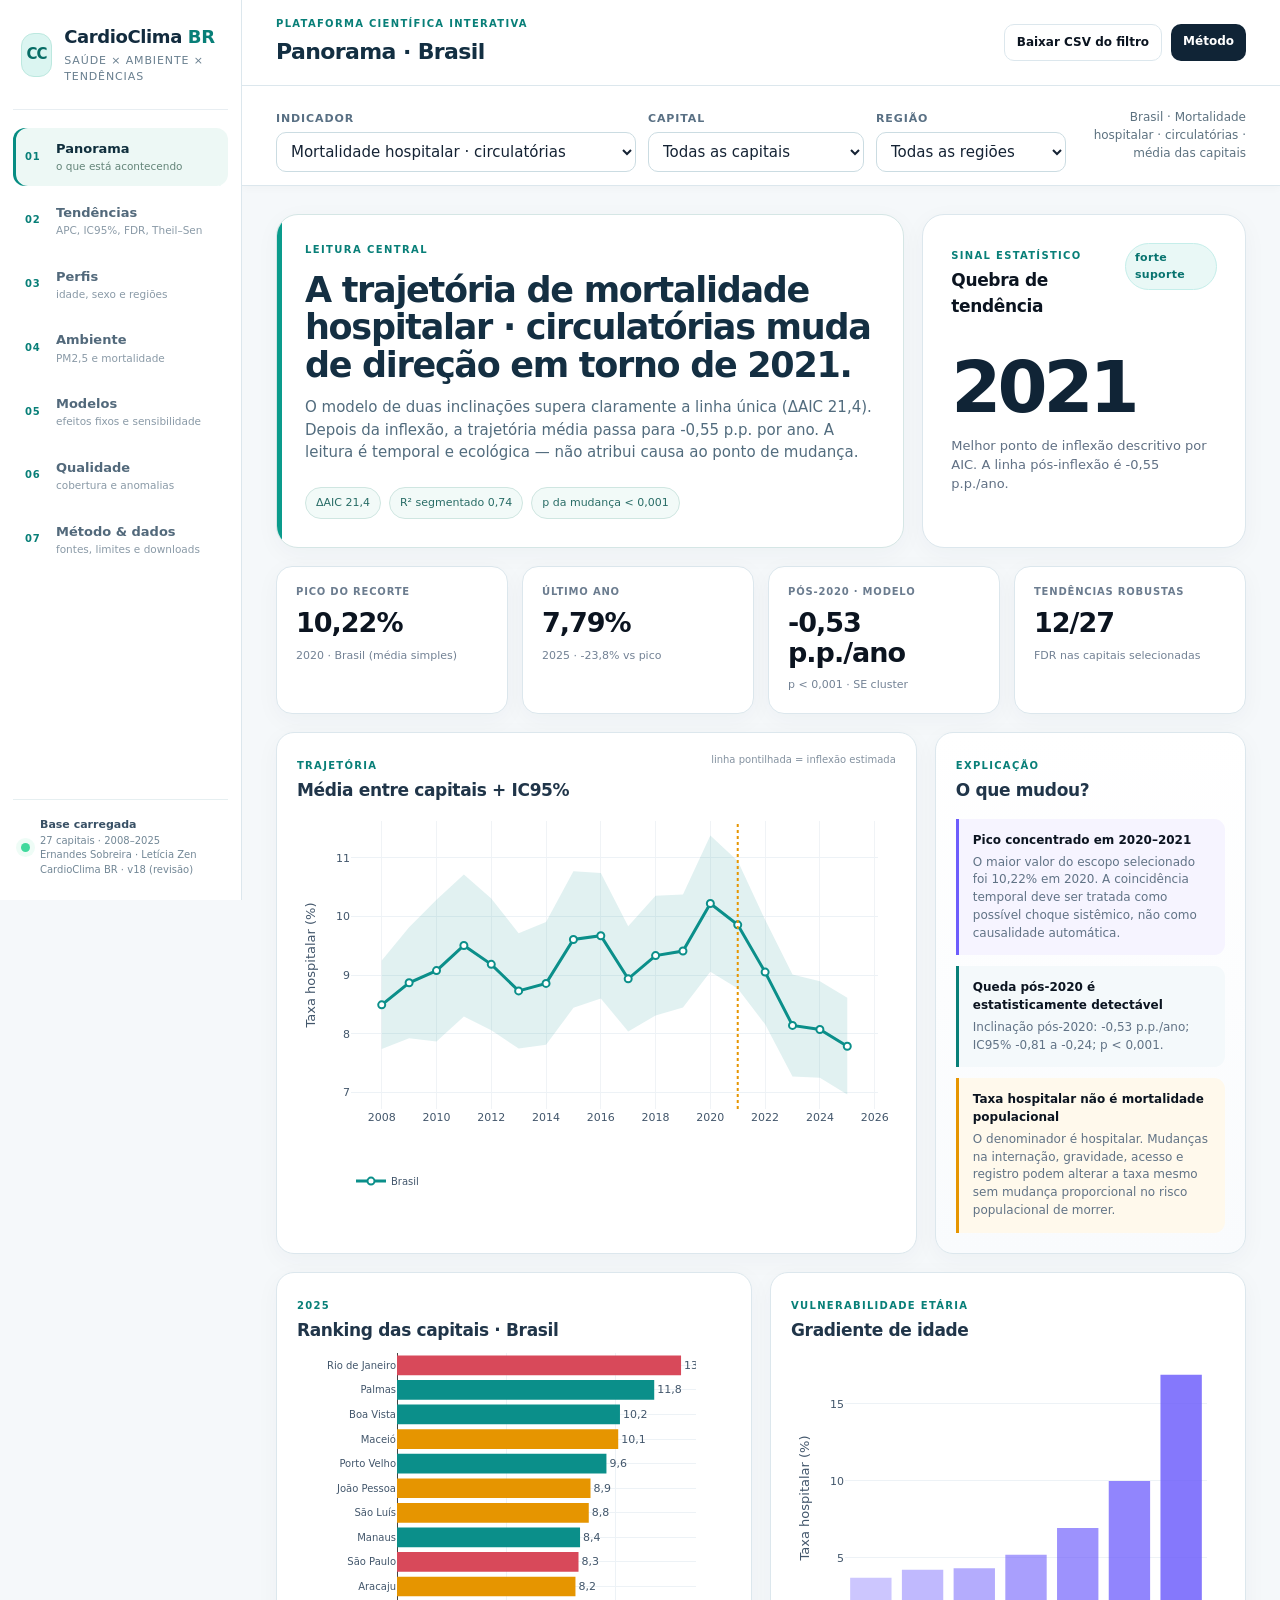
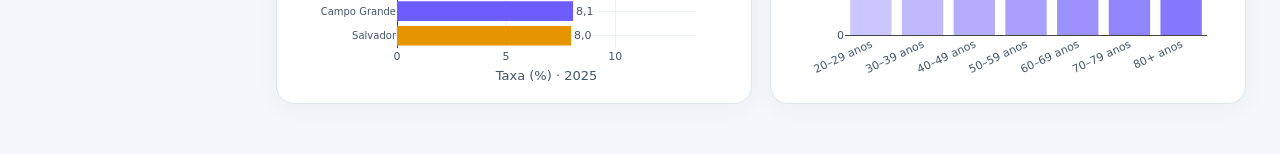
==== commit 72a3ac8a: "docs: identificar registro INPI do Cardio BR; download filtrado em Método" ====
--- a/index.html
+++ b/index.html
@@ -6,7 +6,7 @@
   <meta http-equiv="Cache-Control" content="no-cache, no-store, must-revalidate">
   <meta http-equiv="Pragma" content="no-cache">
   <meta http-equiv="Expires" content="0">
-  <meta name="theme-color" content="#07111f">
+  <meta name="theme-color" content="#f5f8fa">
   <meta name="description" content="CardioClima BR — tendências da mortalidade hospitalar cardiovascular e sua relação exploratória com exposições ambientais nas capitais brasileiras.">
   <title>CardioClima BR | Mortalidade cardiovascular e ambiente</title>
   <link rel="stylesheet" href="v3/assets/style.css?v=18">
@@ -135,7 +135,7 @@
         </section>
 
         <section class="page" id="page-profiles">
-          <div class="section-intro"><div><span class="section-kicker">QUEM CONCENTRA AS MAIORES TAXAS?</span><h2>Perfis demográficos e regionais</h2><p>Os painéis abaixo tratam sexo, idade e região como dimensões descritivas da mortalidade hospitalar. Raça/cor fica separada pela maior incompletude em alguns grupos.</p></div></div>
+          <div class="section-intro"><div><span class="section-kicker">QUEM CONCENTRA AS MAIORES TAXAS?</span><h2>Perfis demográficos e regionais</h2><p>Os gráficos de sexo, idade e raça/cor comparam grupos definidos e, portanto, não mudam com o indicador do topo; capital e região filtram esses painéis. A trajetória regional acompanha o indicador selecionado. A cobertura de raça/cor é calculada no recorte.</p></div></div>
           <div class="dashboard-grid equal">
             <article class="panel"><div class="panel-head"><div><span class="section-kicker">IDADE</span><h3>Curvas etárias: 2008 × 2020 × 2025</h3></div></div><div class="plot tall" id="ageProfile"></div></article>
             <article class="panel"><div class="panel-head"><div><span class="section-kicker">SEXO</span><h3>Masculino × feminino</h3></div></div><div class="plot tall" id="sexTrend"></div></article>
@@ -183,7 +183,7 @@
         </section>
 
         <section class="page" id="page-quality">
-          <div class="section-intro"><div><span class="section-kicker">NÃO ESCONDER PROBLEMAS DO DADO</span><h2>Cobertura, anomalias e limites</h2><p>Uma plataforma científica confiável mostra onde os dados são fortes e onde exigem auditoria antes da interpretação.</p></div></div>
+          <div class="section-intro"><div><span class="section-kicker">NÃO ESCONDER PROBLEMAS DO DADO</span><h2>Cobertura, anomalias e limites</h2><p>A cobertura compara todos os indicadores no recorte geográfico. As anomalias e a comparação entre capitais utilizam o indicador do topo; os dois seletores da comparação são independentes para permitir confrontar localidades diferentes.</p></div></div>
           <div class="dashboard-grid equal">
             <article class="panel"><div class="panel-head"><div><span class="section-kicker">COMPLETUDE DO ESCOPO</span><h3 id="coverageTitle">Cobertura por indicador</h3></div><div class="panel-note" id="coverageNote">—</div></div><div class="plot tall" id="coveragePlot"></div></article>
             <article class="panel"><div class="panel-head"><div><span class="section-kicker">SINAL DE ALERTA · ESCOPO SELECIONADO</span><h3 id="qualityAlertTitle">—</h3></div></div><div class="quality-callout"><strong id="qualityAlertValues">—</strong><span id="qualityAlertDelta">—</span><p id="qualityAlertText">—</p></div></article>
@@ -209,7 +209,8 @@
           <article class="panel source-panel">
             <div class="panel-head"><div><span class="section-kicker">SOBRE A PLATAFORMA</span><h3>CardioClima BR</h3></div></div>
             <div class="source-list">
-              <div><b>Desenvolvimento</b><span>Plataforma desenvolvida por <strong>Ernandes Sobreira</strong> e <strong>Letícia Zen</strong>.</span></div>
+              <div><b>Desenvolvimento</b><span>Plataforma desenvolvida por <strong>Ernandes Sobreira Oliveira Junior</strong> e <strong>Letícia Carvalho Zen</strong>.</span></div>
+              <div><b>Registro INPI</b><span>O software de origem <strong>Cardio BR</strong> possui Registro de Programa de Computador <strong>BR512026007006-6</strong>, expedido em 01/09/2026. Titular: <strong>Universidade do Estado de Mato Grosso (UNEMAT)</strong>. Esta plataforma <strong>CardioClima BR v18</strong> é uma evolução posterior; o registro informado não constitui um novo certificado específico para esta atualização.</span></div>
               <div><b>Objetivo</b><span>Organizar, visualizar e explorar as tendências da mortalidade hospitalar por doenças cardiovasculares nas capitais brasileiras e investigar, de forma ecológica e exploratória, possíveis relações com exposições ambientais. A plataforma busca facilitar a comparação entre capitais, regiões, grupos demográficos e períodos, além de tornar visíveis a qualidade, a cobertura e as limitações dos dados.</span></div>
               <div><b>Escopo</b><span>27 capitais brasileiras, com série de saúde de 2008 a 2025 e módulos ambientais específicos conforme a disponibilidade das bases utilizadas.</span></div>
             </div>
@@ -235,6 +236,7 @@
             </div>
           </article>
           <div class="download-grid">
+            <a href="#" data-download-health="scope"><b>Mortalidade · filtro selecionado</b><span>CSV · indicador, capital e região atuais</span></a>
             <a href="#" data-download-health="all"><b>Mortalidade 2008–2025 · base completa</b><span>CSV · 486 registros</span></a>
             <a href="v3/data/pm25_capitais_anual_2008_2024.csv" download><b>PM2,5 anual — 27 capitais</b><span>CSV · 459 capital-anos</span></a>
             <a href="v3/data/pm25_capitais_diario_2008_2024.csv" download><b>PM2,5 diário — 27 capitais</b><span>CSV · 167.670 registros</span></a>
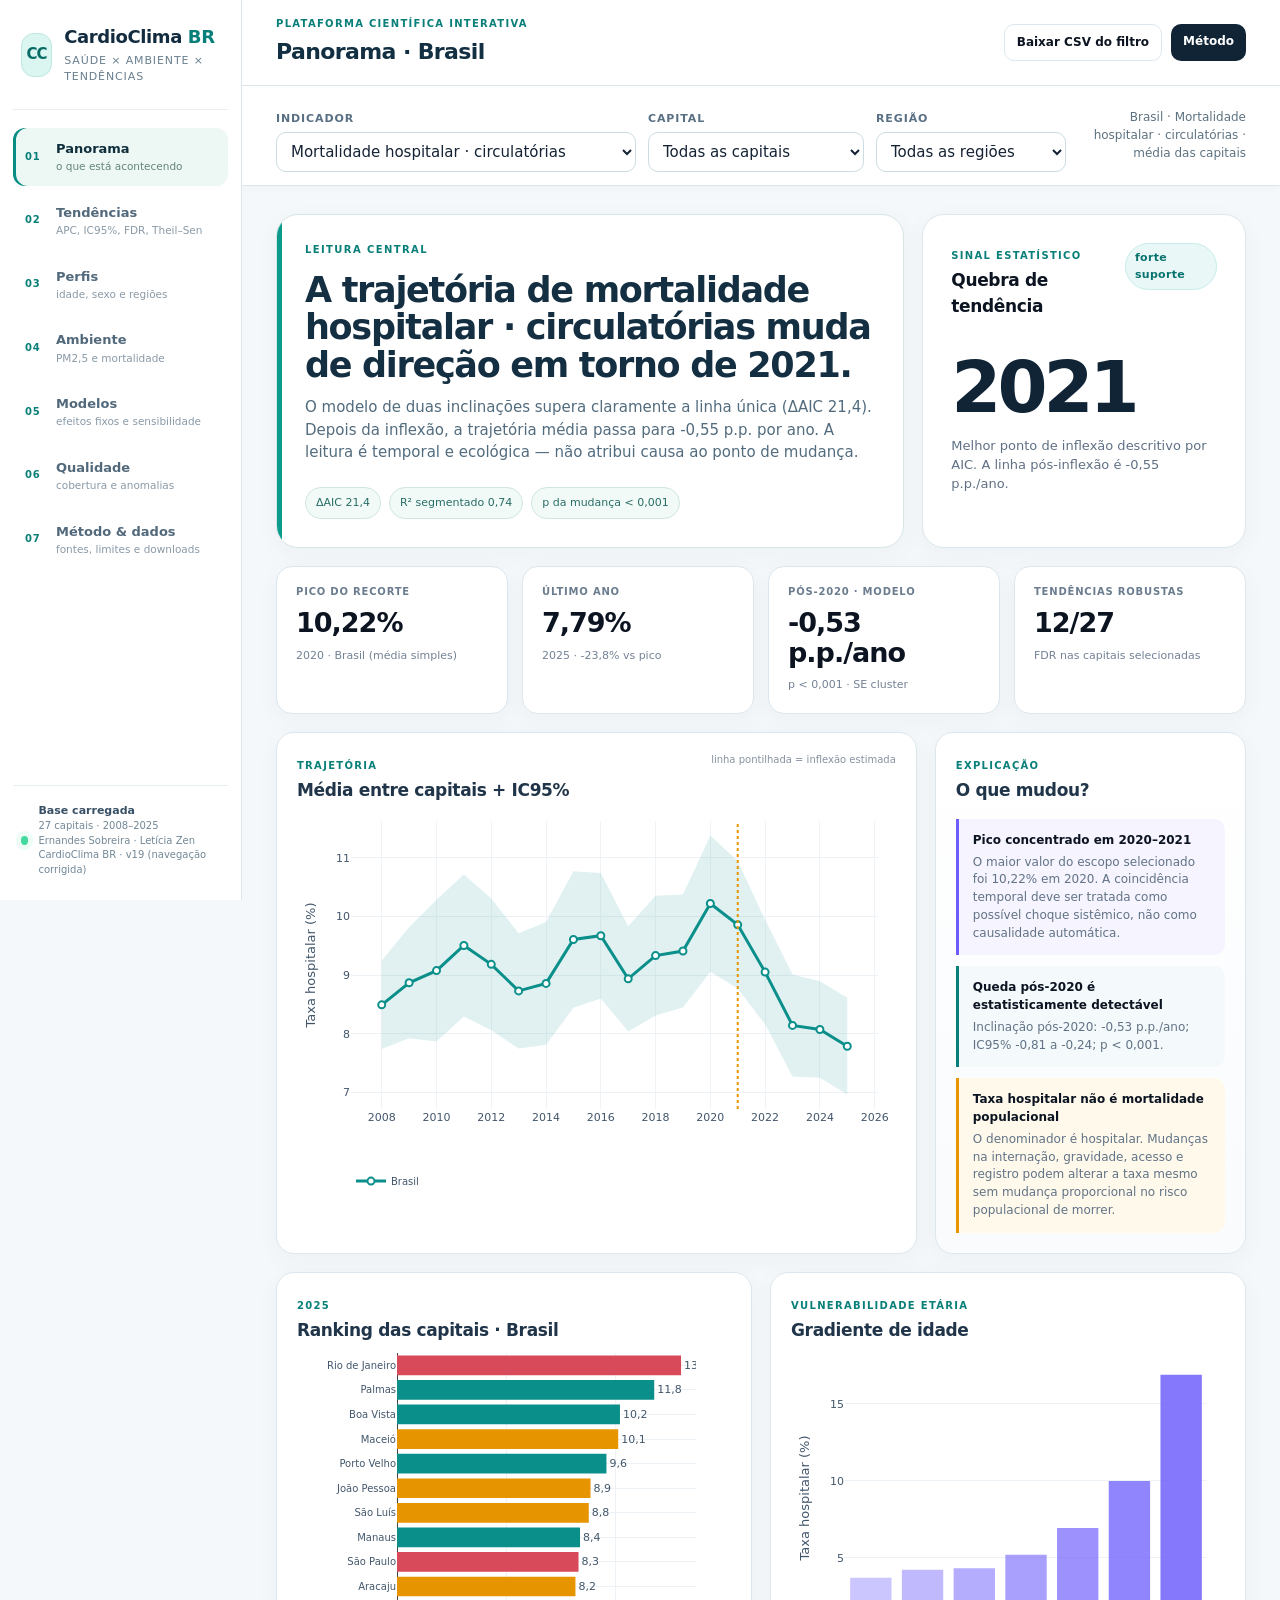
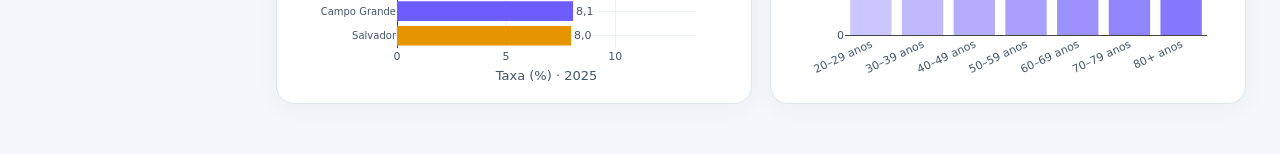
==== commit 8d886360: "hotfix: atualizar versão de cache para recarregar scripts de navegação nas 7 abas" ====
--- a/index.html
+++ b/index.html
@@ -9,21 +9,21 @@
   <meta name="theme-color" content="#f5f8fa">
   <meta name="description" content="CardioClima BR — tendências da mortalidade hospitalar cardiovascular e sua relação exploratória com exposições ambientais nas capitais brasileiras.">
   <title>CardioClima BR | Mortalidade cardiovascular e ambiente</title>
-  <link rel="stylesheet" href="v3/assets/style.css?v=18">
+  <link rel="stylesheet" href="v3/assets/style.css?v=19">
   <script defer src="https://cdn.plot.ly/plotly-2.35.2.min.js"></script>
-  <script defer src="v3/assets/data-gz-part-01.js?v=18"></script>
-  <script defer src="v3/assets/data-gz-part-02.js?v=18"></script>
-  <script defer src="v3/assets/data-gz-part-03.js?v=18"></script>
-  <script defer src="v3/assets/data-gz-part-04.js?v=18"></script>
-  <script defer src="v3/assets/data-gz-part-05.js?v=18"></script>
-  <script defer src="v3/assets/data-gz-part-06.js?v=18"></script>
-  <script defer src="v3/assets/data-gz-part-07.js?v=18"></script>
-  <script defer src="v3/assets/data-gz-part-08.js?v=18"></script>
-  <script defer src="v3/assets/data-loader.js?v=18"></script>
-  <script defer src="v3/assets/pm25-capitais-data.js?v=18"></script>
-  <script defer src="v3/assets/scope-trends-data.js?v=18"></script>
-  <script defer src="v3/assets/app-core.js?v=18"></script>
-  <script defer src="v3/assets/app-modules.js?v=18"></script>
+  <script defer src="v3/assets/data-gz-part-01.js?v=19"></script>
+  <script defer src="v3/assets/data-gz-part-02.js?v=19"></script>
+  <script defer src="v3/assets/data-gz-part-03.js?v=19"></script>
+  <script defer src="v3/assets/data-gz-part-04.js?v=19"></script>
+  <script defer src="v3/assets/data-gz-part-05.js?v=19"></script>
+  <script defer src="v3/assets/data-gz-part-06.js?v=19"></script>
+  <script defer src="v3/assets/data-gz-part-07.js?v=19"></script>
+  <script defer src="v3/assets/data-gz-part-08.js?v=19"></script>
+  <script defer src="v3/assets/data-loader.js?v=19"></script>
+  <script defer src="v3/assets/pm25-capitais-data.js?v=19"></script>
+  <script defer src="v3/assets/scope-trends-data.js?v=19"></script>
+  <script defer src="v3/assets/app-core.js?v=19"></script>
+  <script defer src="v3/assets/app-modules.js?v=19"></script>
 </head>
 <body>
   <div class="app-shell">
@@ -48,7 +48,7 @@
 
       <div class="sidebar-foot">
         <span class="status-dot"></span>
-        <div><b>Base carregada</b><small>27 capitais · 2008–2025</small><small>Ernandes Sobreira · Letícia Zen</small><small>CardioClima BR · v18 (revisão)</small></div>
+        <div><b>Base carregada</b><small>27 capitais · 2008–2025</small><small>Ernandes Sobreira · Letícia Zen</small><small>CardioClima BR · v19 (navegação corrigida)</small></div>
       </div>
     </aside>
 
--- a/v3/assets/style.css
+++ b/v3/assets/style.css
@@ -97,3 +97,12 @@
   .quality-compare-controls{grid-template-columns:minmax(0,1fr)}
   .env-controls{grid-template-columns:minmax(0,1fr)}
 }
+
+/* v18: exportação visível em dispositivos móveis e cards de dados. */
+@media(min-width:1181px){.download-grid{grid-template-columns:repeat(4,minmax(0,1fr))}}
+@media(max-width:820px),(hover:none) and (pointer:coarse) and (max-width:1100px){
+  .topbar .top-actions{display:flex;gap:0;flex-shrink:0}
+  .topbar .top-actions .ghost-link{display:flex;align-items:center;font-size:11px;padding:8px 10px;white-space:nowrap;border-color:#bedcd5;color:#096d65;background:#f2faf8}
+  .topbar .top-actions .primary-link{display:none}
+}
+@media(max-width:420px){.top-title h1{font-size:16px}.topbar .top-actions .ghost-link{font-size:10px;padding:7px 8px}}
